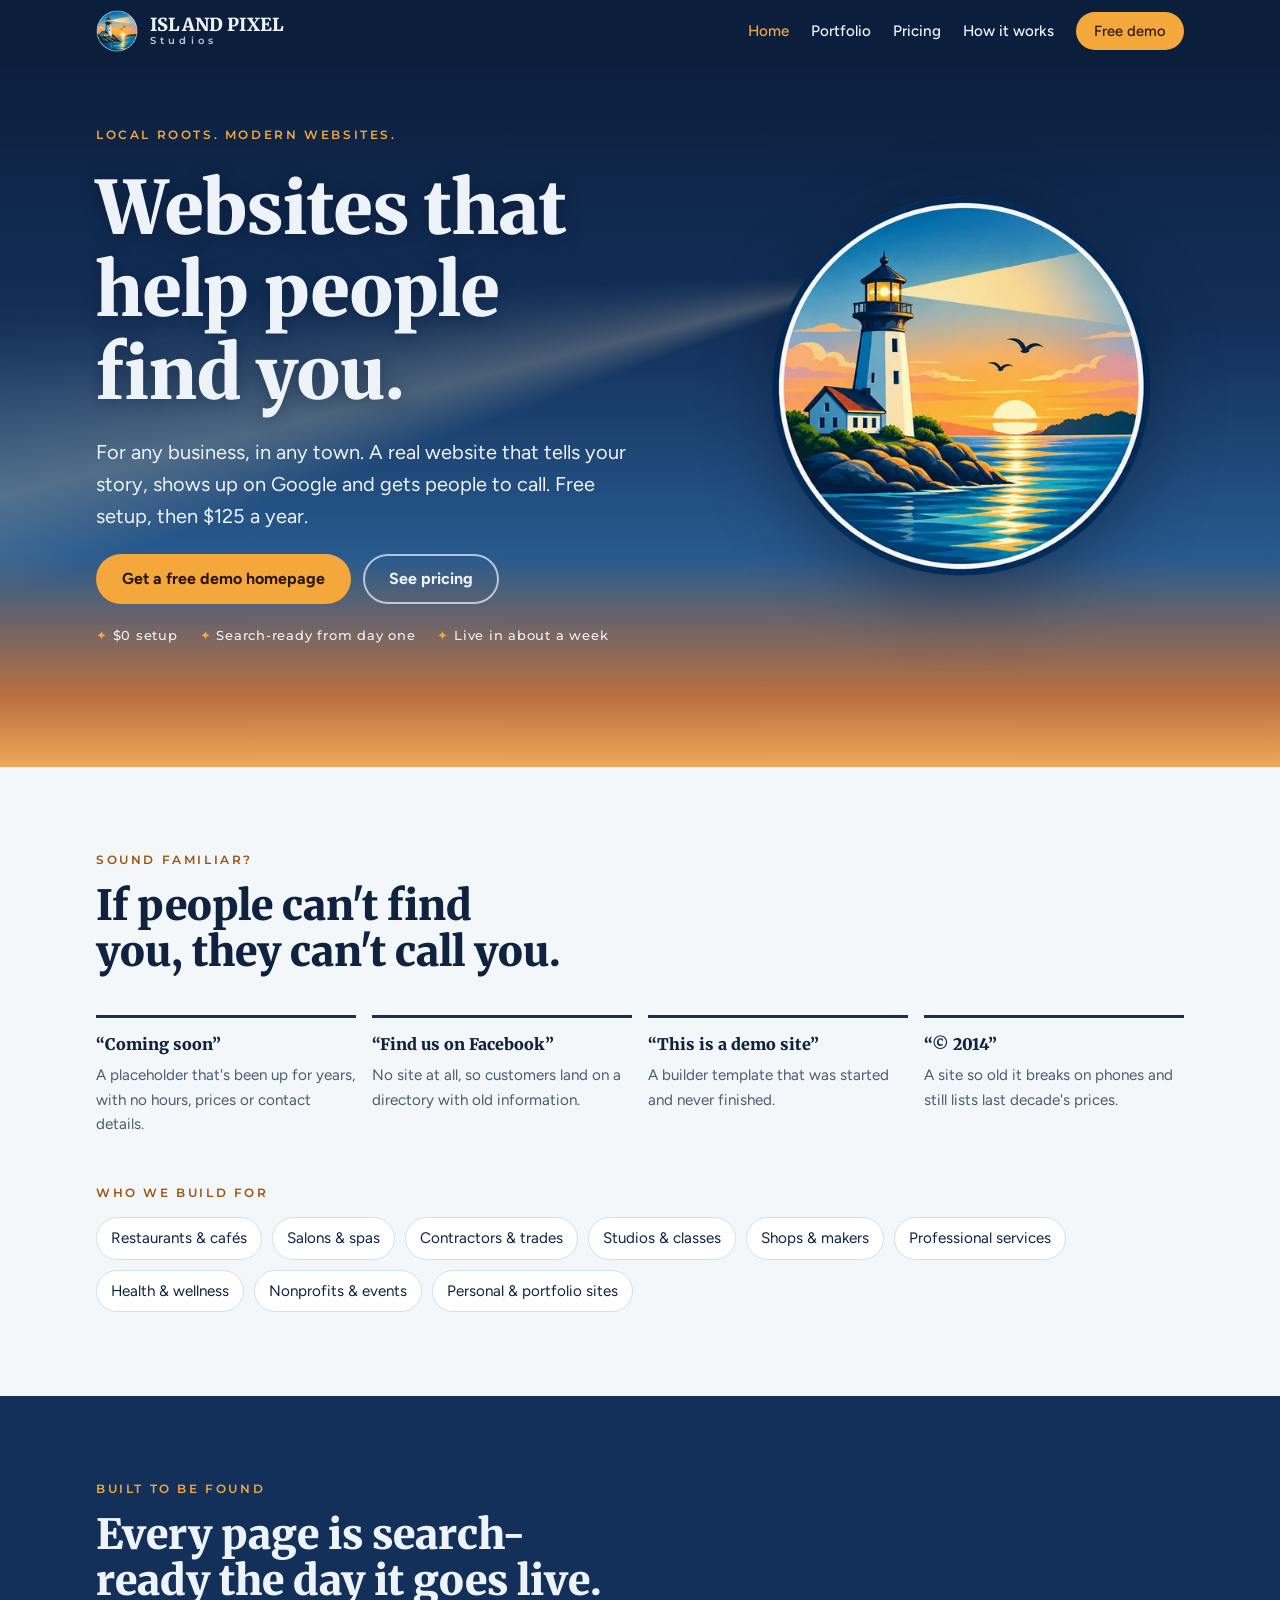
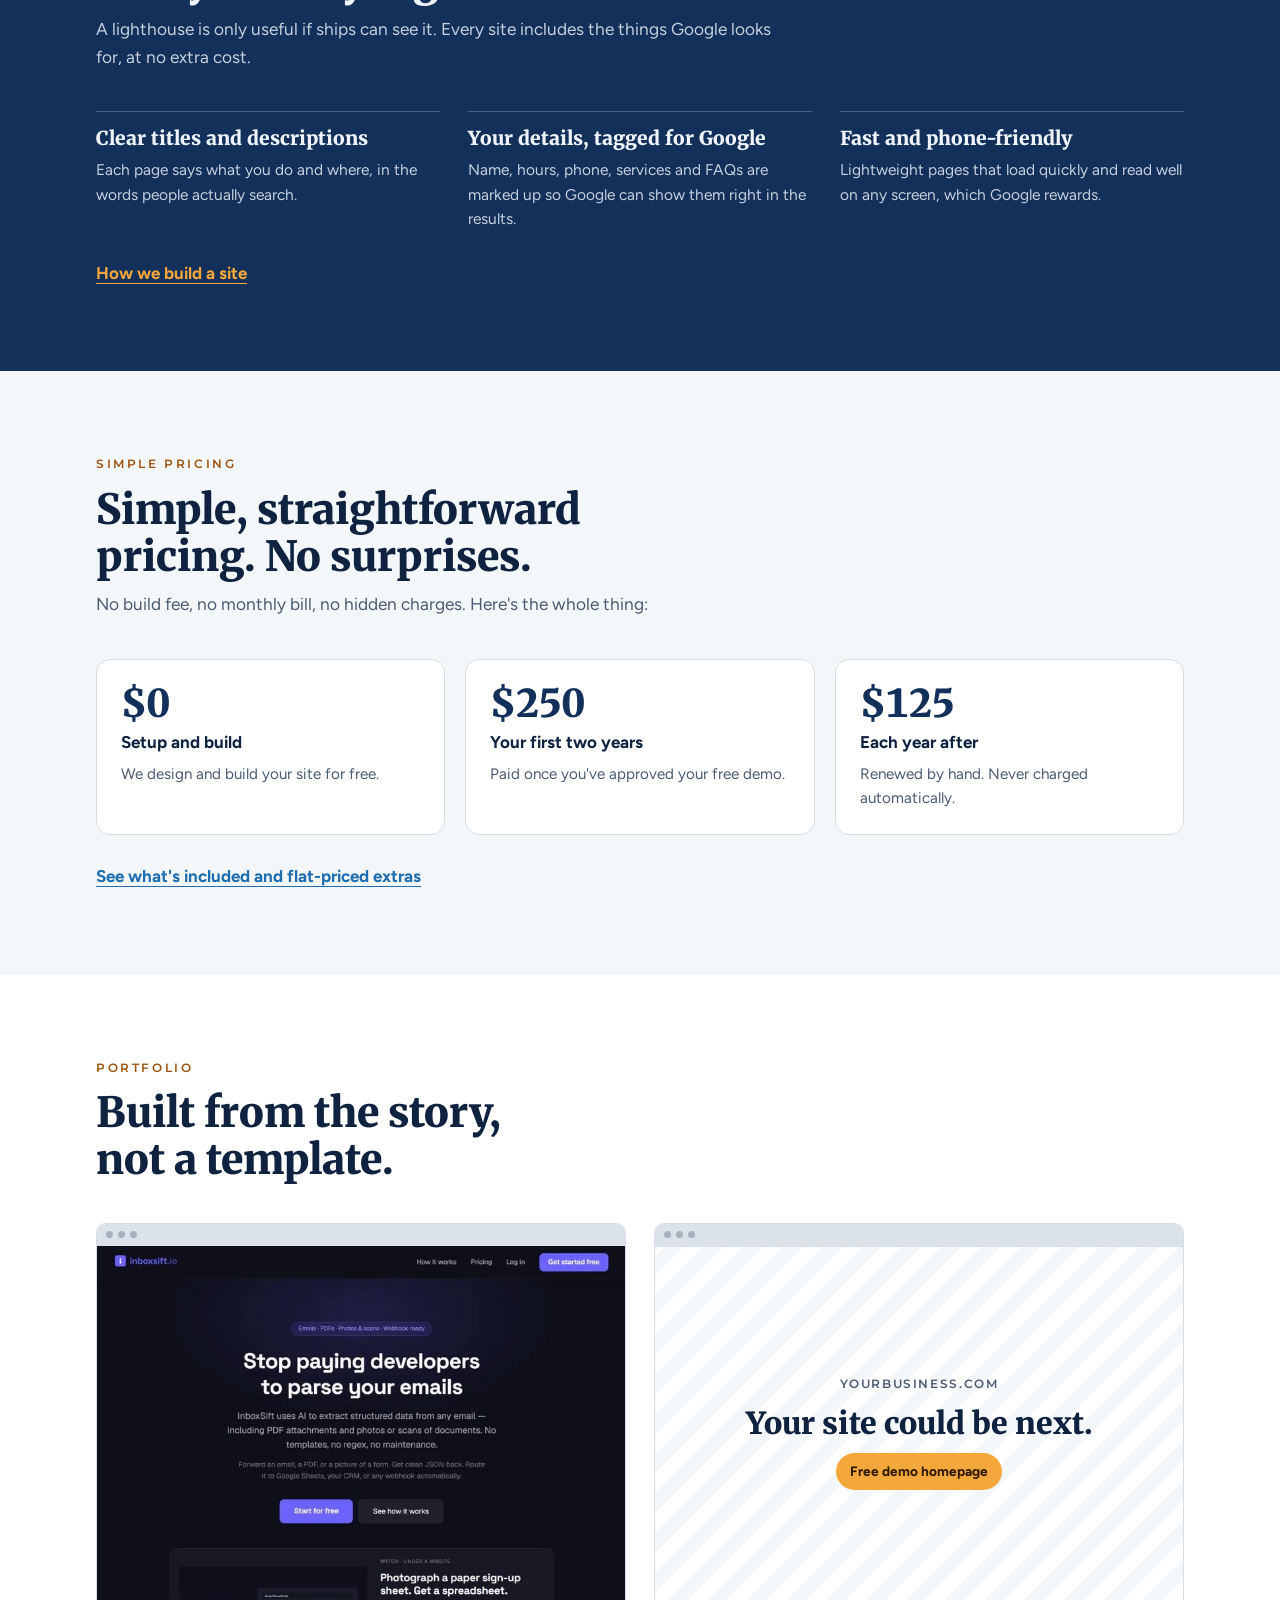
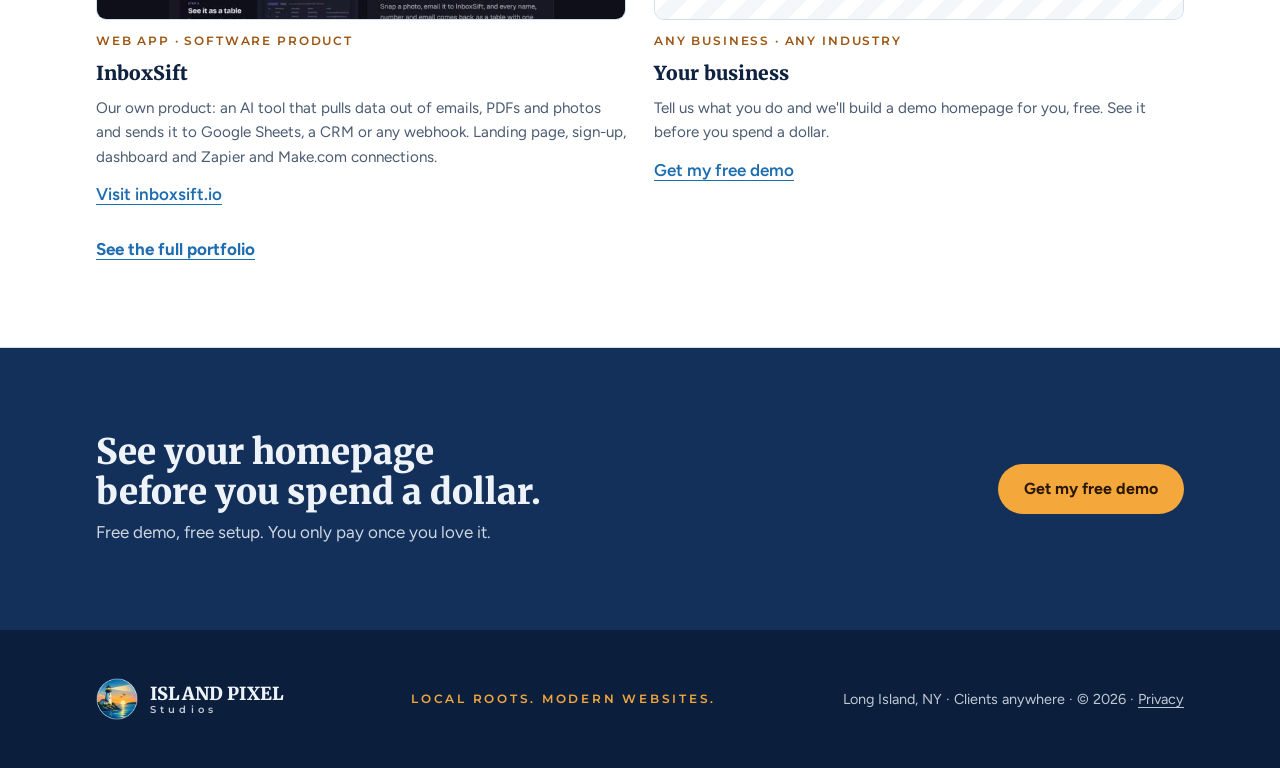
==== islandpixel/index.html @ fac3d63e "Add files via upload" ====
<!doctype html>
<html lang="en">
<head>
<meta charset="utf-8">
<meta name="viewport" content="width=device-width, initial-scale=1, viewport-fit=cover">
<title>Island Pixel Studios | Free Website Setup, $125 a Year</title>
<meta name="claude:viewport-fit-sides" content="cover">
<meta name="description" content="Island Pixel Studios builds search-ready websites for any business, anywhere. Free setup, then $125 a year. Get a free demo homepage first.">
<meta name="robots" content="index, follow, max-image-preview:large">
<meta name="author" content="Island Pixel Studios">
<meta name="theme-color" content="#13305A">
<link rel="canonical" href="https://islandpixelstudios.com/">
<meta property="og:type" content="website">
<meta property="og:locale" content="en_US">
<meta property="og:site_name" content="Island Pixel Studios">
<meta property="og:title" content="Island Pixel Studios | Free Website Setup, $125 a Year">
<meta property="og:description" content="Island Pixel Studios builds search-ready websites for any business, anywhere. Free setup, then $125 a year. Get a free demo homepage first.">
<meta property="og:url" content="https://islandpixelstudios.com/">
<meta property="og:image" content="https://islandpixelstudios.com/images/share.jpg">
<meta property="og:image:width" content="1200">
<meta property="og:image:height" content="630">
<meta property="og:image:alt" content="Island Pixel Studios logo: a lighthouse at sunset">
<meta name="twitter:card" content="summary_large_image">
<meta name="twitter:title" content="Island Pixel Studios | Free Website Setup, $125 a Year">
<meta name="twitter:description" content="Island Pixel Studios builds search-ready websites for any business, anywhere. Free setup, then $125 a year. Get a free demo homepage first.">
<meta name="twitter:image" content="https://islandpixelstudios.com/images/share.jpg">
<link rel="icon" type="image/png" href="images/favicon.png">
<link rel="apple-touch-icon" href="images/apple-touch-icon.png">
<link rel="preload" as="image" href="images/logo-mark.webp" type="image/webp">
<link rel="preconnect" href="https://fonts.googleapis.com">
<link rel="preconnect" href="https://fonts.gstatic.com" crossorigin>
<link rel="stylesheet" href="https://fonts.googleapis.com/css2?family=Merriweather:wght@900&family=Montserrat:wght@500;600&family=Figtree:wght@400;500;600;700&family=Rye&family=Young+Serif&display=swap">
<script type="application/ld+json">
{
  "@context": "https://schema.org",
  "@graph": [
    {
      "@type": "ProfessionalService",
      "name": "Island Pixel Studios",
      "slogan": "Local roots. Modern websites.",
      "description": "Website design and build for any business or person, in any industry and any location. Free setup, search-ready from day one, $125 a year.",
      "areaServed": "Worldwide",
      "priceRange": "$125 per year",
      "knowsAbout": [
        "Web design",
        "Small business websites",
        "Search engine optimization",
        "Online booking",
        "Website maintenance"
      ],
      "@id": "https://islandpixelstudios.com/#business",
      "url": "https://islandpixelstudios.com/",
      "logo": "https://islandpixelstudios.com/images/logo-mark.webp",
      "image": "https://islandpixelstudios.com/images/share.jpg",
      "address": {
        "@type": "PostalAddress",
        "addressRegion": "NY",
        "addressCountry": "US"
      }
    },
    {
      "@type": "WebSite",
      "@id": "https://islandpixelstudios.com/#website",
      "url": "https://islandpixelstudios.com/",
      "name": "Island Pixel Studios",
      "publisher": {
        "@id": "https://islandpixelstudios.com/#business"
      }
    },
    {
      "@type": "WebPage",
      "@id": "https://islandpixelstudios.com/#webpage",
      "url": "https://islandpixelstudios.com/",
      "name": "Home",
      "isPartOf": {
        "@id": "https://islandpixelstudios.com/#website"
      },
      "about": {
        "@id": "https://islandpixelstudios.com/#business"
      }
    }
  ]
}
</script>
<link rel="stylesheet" href="css/site.css">
</head>
<body>
<header class="site-head">
  <div class="wrap">
    <a class="brand" href="./" aria-label="Island Pixel Studios home">
      <img src="images/logo-mark.webp" alt="" width="42" height="42" decoding="async">
      <span class="nm"><b>Island Pixel</b><small>Studios</small></span>
    </a>
    <button class="menu-btn" type="button" aria-expanded="false" aria-controls="site-nav">Menu</button>
    <nav class="nav" id="site-nav" aria-label="Main">
      <a href="./" aria-current="page">Home</a>
      <a href="portfolio.html">Portfolio</a>
      <a href="pricing.html">Pricing</a>
      <a href="how-it-works.html">How it works</a>
      <a class="btn btn-sun" href="contact.html">Free demo</a>
    </nav>
  </div>
</header>

<main>
  <section class="hero">
    <div class="wrap">
      <div class="hero-copy">
        <span class="label">Local roots. Modern websites.</span>
        <h1>Websites that help people find you.</h1>
        <p class="lede">For any business, in any town. A real website that tells your story, shows up on Google and gets people to call. Free setup, then $125 a year.</p>
        <div class="actions">
          <a class="btn btn-sun" href="contact.html">Get a free demo homepage</a>
          <a class="btn btn-ghost" href="pricing.html">See pricing</a>
        </div>
        <div class="facts">
          <span>$0 setup</span>
          <span>Search-ready from day one</span>
          <span>Live in about a week</span>
        </div>
      </div>
      <div class="emblem">
        <img src="images/logo-mark.webp" alt="Island Pixel Studios logo: a lighthouse on a rocky shore at sunset, its beam shining across the sky" width="480" height="480" fetchpriority="high">
      </div>
    </div>
  </section>

  <section>
    <div class="wrap">
      <div class="sec-head">
        <span class="label">Sound familiar?</span>
        <h2>If people can't find you, they can't call you.</h2>
      </div>
      <div class="signs">
        <div class="sign"><q>Coming soon</q><p>A placeholder that's been up for years, with no hours, prices or contact details.</p></div>
        <div class="sign"><q>Find us on Facebook</q><p>No site at all, so customers land on a directory with old information.</p></div>
        <div class="sign"><q>This is a demo site</q><p>A builder template that was started and never finished.</p></div>
        <div class="sign"><q>© 2014</q><p>A site so old it breaks on phones and still lists last decade's prices.</p></div>
      </div>
      <div class="who">
        <span class="label">Who we build for</span>
        <div class="chips">
          <span>Restaurants &amp; cafés</span><span>Salons &amp; spas</span><span>Contractors &amp; trades</span>
          <span>Studios &amp; classes</span><span>Shops &amp; makers</span><span>Professional services</span>
          <span>Health &amp; wellness</span><span>Nonprofits &amp; events</span><span>Personal &amp; portfolio sites</span>
        </div>
      </div>
    </div>
  </section>

  <section class="found">
    <div class="wrap">
      <div class="sec-head">
        <span class="label">Built to be found</span>
        <h2>Every page is search-ready the day it goes live.</h2>
        <p>A lighthouse is only useful if ships can see it. Every site includes the things Google looks for, at no extra cost.</p>
      </div>
      <div class="beams">
        <div><h3>Clear titles and descriptions</h3><p>Each page says what you do and where, in the words people actually search.</p></div>
        <div><h3>Your details, tagged for Google</h3><p>Name, hours, phone, services and FAQs are marked up so Google can show them right in the results.</p></div>
        <div><h3>Fast and phone-friendly</h3><p>Lightweight pages that load quickly and read well on any screen, which Google rewards.</p></div>
      </div>
      <a class="more-link" href="how-it-works.html">How we build a site</a>
    </div>
  </section>

  <section class="simple">
    <div class="wrap">
      <div class="sec-head">
        <span class="label">Simple pricing</span>
        <h2>Simple, straightforward pricing. No surprises.</h2>
        <p>No build fee, no monthly bill, no hidden charges. Here's the whole thing:</p>
      </div>
      <div class="steps-price">
        <div><span class="amt">$0</span><b>Setup and build</b><p>We design and build your site for free.</p></div>
        <div><span class="amt">$250</span><b>Your first two years</b><p>Paid once you've approved your free demo.</p></div>
        <div><span class="amt">$125</span><b>Each year after</b><p>Renewed by hand. Never charged automatically.</p></div>
      </div>
      <a class="more-link" href="pricing.html">See what's included and flat-priced extras</a>
    </div>
  </section>

  <section class="work">
    <div class="wrap">
      <div class="sec-head">
        <span class="label">Portfolio</span>
        <h2>Built from the story, not a template.</h2>
      </div>
      <div class="cards home">
        <article class="card">
          <a class="shot shot-link" href="https://inboxsift.io" target="_blank" rel="noopener" aria-label="Open inboxsift.io in a new tab">
            <div class="sbar"><i></i><i></i><i></i></div>
            <img src="images/inboxsift-home.webp" alt="The InboxSift homepage: Stop paying developers to parse your emails" width="800" height="600" loading="lazy" decoding="async">
          </a>
          <span class="kind">Web app · Software product</span>
          <h3>InboxSift</h3>
          <p>Our own product: an AI tool that pulls data out of emails, PDFs and photos and sends it to Google Sheets, a CRM or any webhook. Landing page, sign-up, dashboard and Zapier and Make.com connections.</p>
          <a class="more" href="https://inboxsift.io" target="_blank" rel="noopener">Visit inboxsift.io</a>
        </article>
        <article class="card">
          <a class="shot shot-link next-shot" href="contact.html" aria-label="Request your free demo homepage">
            <div class="sbar"><i></i><i></i><i></i></div>
            <div class="m-next">
              <span class="url">yourbusiness.com</span>
              <b>Your site could be next.</b>
              <span class="pill">Free demo homepage</span>
            </div>
          </a>
          <span class="kind">Any business · Any industry</span>
          <h3>Your business</h3>
          <p>Tell us what you do and we'll build a demo homepage for you, free. See it before you spend a dollar.</p>
          <a class="more" href="contact.html">Get my free demo</a>
        </article>
      </div>
      <a class="more-link" href="portfolio.html">See the full portfolio</a>
    </div>
  </section>

  <section class="cta-band">
  <div class="wrap">
    <div>
      <h2>See your homepage before you spend a dollar.</h2>
      <p>Free demo, free setup. You only pay once you love it.</p>
    </div>
    <a class="btn btn-sun" href="contact.html">Get my free demo</a>
  </div>
</section>
</main>

<footer class="foot">
  <div class="wrap">
    <a class="brand" href="./" aria-label="Island Pixel Studios home">
      <img src="images/logo-mark.webp" alt="" width="42" height="42" decoding="async">
      <span class="nm"><b>Island Pixel</b><small>Studios</small></span>
    </a>
    <p class="tag">Local roots. Modern websites.</p>
    <p>Long Island, NY · Clients anywhere · © <span id="year">2026</span> · <a href="privacy.html">Privacy</a></p>
  </div>
</footer>
<script src="js/site.js"></script>
</body>
</html>
---- islandpixel/css/site.css ----
/* Layout: a lighthouse at dusk. Navy and sea-blue from the logo, sunset gold as the single warm accent; the hero is the evening sky with the beam sweeping across it. */
:root {
  --ground: #F4F7FA;
  --surface: #FFFFFF;
  --ink: #0F2340;
  --muted: #4A5B72;
  --line: #D5DEE8;
  --navy: #13305A;
  --navy-deep: #0B1F3D;
  --sea: #1E6DB0;
  --sun: #F4A73B;
  --sun-ink: #2A1700;
  --mark: #9C5410;
  --on-navy: #EEF3F9;
  --focus: #1E6DB0;
  --font-display: "Merriweather", Georgia, "Times New Roman", serif;
  --font-caps: "Montserrat", "Helvetica Neue", Arial, sans-serif;
  --font-body: "Figtree", system-ui, -apple-system, "Segoe UI", sans-serif;
}
@media (prefers-color-scheme: dark) {
  :root:not([data-theme="light"]) {
    --ground: #0A1628; --surface: #10213A; --ink: #E6EDF6; --muted: #A0B1C7; --line: #213759;
    --navy: #16365F; --navy-deep: #081428; --sea: #5FA8E8; --sun: #F4A73B; --sun-ink: #2A1700; --mark: #F4B35A; --on-navy: #EEF3F9; --focus: #7FB8F0;
    color-scheme: dark;
  }
}
:root[data-theme="dark"] {
  --ground: #0A1628; --surface: #10213A; --ink: #E6EDF6; --muted: #A0B1C7; --line: #213759;
  --navy: #16365F; --navy-deep: #081428; --sea: #5FA8E8; --sun: #F4A73B; --sun-ink: #2A1700; --mark: #F4B35A; --on-navy: #EEF3F9; --focus: #7FB8F0;
  color-scheme: dark;
}

* { box-sizing: border-box; }
html { scroll-behavior: smooth; }
@media (prefers-reduced-motion: reduce) { html { scroll-behavior: auto; } *, *::before, *::after { transition: none !important; animation: none !important; } }
body { margin: 0; background: var(--ground); color: var(--ink); font-family: var(--font-body); font-size: 17px; line-height: 1.6; }
body::before { content: ""; position: fixed; inset: 0 0 auto; height: env(safe-area-inset-top, 0px); z-index: 30; background: var(--navy-deep); }
a { color: inherit; }
img { max-width: 100%; }
:focus-visible { outline: 3px solid var(--focus); outline-offset: 3px; border-radius: 4px; }
h1, h2, h3 { font-family: var(--font-display); font-weight: 900; line-height: 1.12; margin: 0; text-wrap: balance; }
h2 { font-size: clamp(1.8rem, 4vw, 2.6rem); }
h3 { font-size: 1.2rem; }
p { margin: 0; }
.wrap {
  max-width: 1120px; margin: 0 auto;
  padding-left: max(16px, env(safe-area-inset-left, 0px));
  padding-right: max(16px, env(safe-area-inset-right, 0px));
}
.label { font-family: var(--font-caps); font-weight: 600; font-size: 0.74rem; letter-spacing: 0.22em; text-transform: uppercase; color: var(--mark); }
.btn {
  display: inline-flex; align-items: center; justify-content: center; gap: 8px;
  font: 700 1rem/1 var(--font-body); text-decoration: none; cursor: pointer;
  padding: 15px 24px; border-radius: 999px; border: 2px solid transparent;
}
.btn-sun { background: var(--sun); color: var(--sun-ink); }
.btn-sun:hover { filter: brightness(1.07); }
.btn-ghost { border-color: rgba(238, 243, 249, 0.7); color: var(--on-navy); }
.btn-ghost:hover { background: rgba(238, 243, 249, 0.12); }
.btn-navy { background: var(--navy); color: var(--on-navy); }
.btn-navy:hover { background: var(--navy-deep); }

/* Header */
.site-head { position: sticky; top: env(safe-area-inset-top, 0px); z-index: 20; background: var(--navy-deep); color: var(--on-navy); }
.site-head .wrap { display: flex; align-items: center; justify-content: space-between; gap: 16px; padding-block: 10px; }
.brand { display: flex; align-items: center; gap: 12px; text-decoration: none; min-width: 0; }
.brand img { width: 42px; height: 42px; flex: none; }
.brand .nm { display: grid; line-height: 1.05; }
.brand b { font-family: var(--font-display); font-weight: 900; font-size: 1.12rem; letter-spacing: 0.01em; text-transform: uppercase; }
.brand small { font-family: var(--font-caps); font-weight: 600; font-size: 0.62rem; letter-spacing: 0.42em; opacity: 0.8; }
.nav { display: flex; gap: 22px; align-items: center; }
.nav a { text-decoration: none; font-weight: 500; font-size: 0.95rem; }
.nav a:not(.btn):hover { color: var(--sun); }
.nav .btn { padding: 10px 16px; font-size: 0.92rem; }
@media (max-width: 760px) { .nav a:not(.btn) { display: none; } }
@media (max-width: 400px) { .brand small { display: none; } }

/* Hero: evening sky with a sweeping beam */
.hero {
  position: relative; overflow: hidden; color: var(--on-navy);
  background: linear-gradient(180deg, #0B1F3D 0%, #13305A 38%, #285A8E 70%, #B9703F 90%, #F0A85A 100%);
  padding-block: 64px 120px;
}
.hero::before {
  content: ""; position: absolute; left: 70%; top: 30%; width: 220vmax; height: 220vmax; transform: translate(-50%, -50%);
  background: conic-gradient(from 250deg, transparent 0deg, rgba(255, 236, 190, 0.22) 6deg, rgba(255, 236, 190, 0.05) 14deg, transparent 18deg);
  animation: sweep 14s ease-in-out infinite alternate; pointer-events: none;
}
@keyframes sweep { from { transform: translate(-50%, -50%) rotate(-12deg); } to { transform: translate(-50%, -50%) rotate(14deg); } }
.hero .wrap { position: relative; display: grid; grid-template-columns: minmax(0, 1.15fr) minmax(0, 0.85fr); gap: 40px; align-items: center; }
@media (max-width: 860px) { .hero .wrap { grid-template-columns: 1fr; } .emblem { order: -1; max-width: 220px; } }
.hero-copy { display: grid; gap: 22px; }
.hero .label { color: var(--sun); }
.hero h1 { font-size: clamp(2.5rem, 6.4vw, 4.6rem); text-shadow: 0 2px 18px rgba(5, 15, 35, 0.35); }
.hero .lede { font-size: clamp(1.08rem, 2vw, 1.25rem); max-width: 42ch; }
.hero .actions { display: flex; flex-wrap: wrap; gap: 12px; }
.facts { display: flex; flex-wrap: wrap; gap: 8px 22px; font-family: var(--font-caps); font-weight: 500; font-size: 0.8rem; letter-spacing: 0.06em; }
.facts span::before { content: "✦ "; color: var(--sun); }
.emblem { justify-self: center; width: 100%; max-width: 380px; aspect-ratio: 1; filter: drop-shadow(0 18px 36px rgba(5, 15, 35, 0.45)); }
.emblem img { width: 100%; height: 100%; display: block; }

/* Sections */
section { padding-block: 84px; }
.sec-head { display: grid; gap: 12px; max-width: 62ch; margin-bottom: 40px; }
.sec-head p { color: var(--muted); font-size: 1.08rem; }

.signs { display: grid; grid-template-columns: repeat(4, minmax(0, 1fr)); gap: 16px; }
@media (max-width: 900px) { .signs { grid-template-columns: repeat(2, minmax(0, 1fr)); } }
@media (max-width: 480px) { .signs { grid-template-columns: 1fr; } }
.sign { border-top: 3px solid var(--navy); padding-top: 14px; display: grid; gap: 6px; align-content: start; }
.sign q { font-family: var(--font-display); font-weight: 900; font-size: 1rem; }
.sign p { color: var(--muted); font-size: 0.95rem; }
.who { margin-top: 48px; display: grid; gap: 14px; }
.chips { display: flex; flex-wrap: wrap; gap: 10px; }
.chips span { border: 1px solid var(--line); background: var(--surface); border-radius: 999px; padding: 8px 14px; font-size: 0.95rem; }

/* Found: the SEO promise */
.found { background: var(--navy); color: var(--on-navy); }
.found .label { color: var(--sun); }
.found .sec-head p { color: rgba(238, 243, 249, 0.82); }
.beams { display: grid; grid-template-columns: repeat(3, minmax(0, 1fr)); gap: 28px; }
@media (max-width: 860px) { .beams { grid-template-columns: 1fr; } }
.beams div { display: grid; gap: 8px; align-content: start; padding-top: 16px; border-top: 1px solid rgba(238, 243, 249, 0.25); }
.beams p { color: rgba(238, 243, 249, 0.82); font-size: 0.97rem; }
.addon { margin-top: 32px; display: flex; flex-wrap: wrap; gap: 8px 16px; align-items: baseline; border: 1px dashed rgba(244, 167, 59, 0.7); border-radius: 12px; padding: 18px 20px; }
.addon b { color: var(--sun); font-family: var(--font-display); font-weight: 900; font-size: 1.3rem; }
.addon p { flex: 1 1 320px; min-width: 0; color: rgba(238, 243, 249, 0.9); }

/* Work */
.work { background: var(--surface); border-bottom: 1px solid var(--line); }
.cards { display: grid; grid-template-columns: repeat(3, minmax(0, 1fr)); gap: 28px; }
@media (max-width: 900px) { .cards { grid-template-columns: 1fr; max-width: 560px; } }
.card { display: grid; gap: 12px; align-content: start; min-width: 0; }
.shot { aspect-ratio: 4 / 3; max-width: 100%; border-radius: 10px; overflow: hidden; border: 1px solid var(--line); display: grid; grid-template-rows: 22px 1fr; }
.shot .sbar { background: #DCE2EA; display: flex; gap: 5px; align-items: center; padding-inline: 9px; }
.shot .sbar i { width: 7px; height: 7px; border-radius: 50%; background: #A6B0BF; }
.kind { font-family: var(--font-caps); font-weight: 600; font-size: 0.72rem; letter-spacing: 0.16em; text-transform: uppercase; color: var(--mark); }
.card p { color: var(--muted); font-size: 0.97rem; }
.card .more { font-weight: 600; text-underline-offset: 4px; color: var(--sea); }
/* Mini sites keep each client's own palette in both themes */
.m-manikur { background: #0D0C0B; color: #E9DFC7; display: grid; place-content: center; text-align: center; gap: 6px; padding: 16px; }
.m-manikur .w { font-family: "Young Serif", Georgia, serif; font-size: 2.1rem; background: linear-gradient(180deg, #F4DE9D, #B88B33); -webkit-background-clip: text; background-clip: text; color: transparent; }
.m-manikur .d { font-size: 0.68rem; color: #BFB49A; letter-spacing: 0.04em; }
.m-manikur .sw { display: flex; gap: 5px; justify-content: center; margin-top: 6px; }
.m-manikur .sw i { width: 14px; height: 22px; border-radius: 7px 7px 3px 3px; }
.m-eastport { background: #F3E7D3; color: #1E1A2B; display: grid; align-content: center; gap: 8px; padding: 16px 20px; }
.m-eastport .w { font-family: "Rye", Georgia, serif; font-size: 1.45rem; line-height: 1.1; }
.m-eastport .s { font-size: 0.75rem; letter-spacing: 0.12em; text-transform: uppercase; color: #A8401A; }
.m-eastport .t { justify-self: start; background: #FFF8EC; border: 2px solid #1E1A2B; border-radius: 10px; box-shadow: 4px 4px 0 #D7283A; padding: 6px 10px; font-size: 0.75rem; font-weight: 700; }
.m-earth { background: #EDE3D6; color: #3B2A20; display: grid; grid-template-columns: 1.1fr 0.9fr; }
.m-earth .txt { padding: 16px; display: grid; align-content: center; gap: 6px; }
.m-earth .w { font-family: "Young Serif", Georgia, serif; font-size: 1.35rem; line-height: 1.1; }
.m-earth .s { font-size: 0.7rem; color: #7A5A44; }
.m-earth .pot { background: linear-gradient(#F3E9DC, #E6D5C0); display: flex; align-items: flex-end; min-width: 0; }
.m-earth .pot svg { width: 100%; height: 100%; display: block; }

/* Pricing */
.tiers { display: grid; grid-template-columns: repeat(3, minmax(0, 1fr)); gap: 20px; }
@media (max-width: 900px) { .tiers { grid-template-columns: 1fr; max-width: 560px; } }
.tier { background: var(--surface); border: 1px solid var(--line); border-radius: 14px; padding: 28px; display: grid; gap: 16px; grid-template-rows: auto auto 1fr auto; min-width: 0; }
.tier.feature { border: 2px solid var(--sea); }
.tier .flag { justify-self: start; font-family: var(--font-caps); font-weight: 600; font-size: 0.66rem; letter-spacing: 0.18em; text-transform: uppercase; color: var(--sea); }
.price { font-family: var(--font-display); font-weight: 900; font-size: 2.4rem; line-height: 1; font-variant-numeric: tabular-nums; }
.price small { font-family: var(--font-body); font-weight: 400; font-size: 0.95rem; color: var(--muted); }
.tier ul { margin: 0; padding: 0; list-style: none; display: grid; gap: 8px; }
.tier li { padding-left: 22px; position: relative; font-size: 0.97rem; }
.tier li::before { content: "✦"; position: absolute; left: 0; top: 0; color: var(--mark); font-size: 0.85rem; }
.care { margin-top: 28px; display: grid; grid-template-columns: auto minmax(0, 1fr); gap: 20px 28px; align-items: start; background: var(--navy); color: var(--on-navy); border-radius: 14px; padding: 28px; }
.care .price { color: var(--sun); }
.care .price small { color: var(--on-navy); }
.care p { max-width: 66ch; }
.care .note { margin-top: 10px; font-size: 0.93rem; opacity: 0.85; }
@media (max-width: 640px) { .care { grid-template-columns: 1fr; } }
.founding { margin-top: 16px; font-size: 0.97rem; color: var(--muted); }
.founding b { color: var(--ink); }

/* Steps */
.how { background: var(--surface); border-block: 1px solid var(--line); }
.steps { list-style: none; margin: 0; padding: 0; display: grid; grid-template-columns: repeat(5, minmax(0, 1fr)); gap: 20px; }
@media (max-width: 900px) { .steps { grid-template-columns: 1fr; } }
.steps li { display: grid; gap: 8px; align-content: start; border-top: 2px solid var(--line); padding-top: 16px; }
.steps .when { font-family: var(--font-caps); font-weight: 600; font-size: 0.7rem; letter-spacing: 0.16em; text-transform: uppercase; color: var(--mark); }
.steps b { font-size: 1.05rem; }
.steps p { color: var(--muted); font-size: 0.95rem; }

/* FAQ */
.qa { display: grid; grid-template-columns: repeat(2, minmax(0, 1fr)); gap: 28px 48px; }
@media (max-width: 760px) { .qa { grid-template-columns: 1fr; } }
.qa div { display: grid; gap: 6px; min-width: 0; }
.qa h3 { font-size: 1.08rem; }
.qa p { color: var(--muted); }

/* Contact */
.contact { background: var(--surface); border-top: 1px solid var(--line); }
.contact .wrap { display: grid; grid-template-columns: minmax(0, 0.9fr) minmax(0, 1.1fr); gap: 48px; }
@media (max-width: 860px) { .contact .wrap { grid-template-columns: 1fr; } }
.contact .side { display: grid; gap: 16px; align-content: start; }
.contact .side p { color: var(--muted); }
form { display: grid; gap: 14px; background: var(--ground); border: 1px solid var(--line); border-radius: 14px; padding: 24px; }
.row { display: grid; grid-template-columns: 1fr 1fr; gap: 14px; }
@media (max-width: 520px) { .row { grid-template-columns: 1fr; } }
label { display: grid; gap: 6px; font-weight: 600; font-size: 0.92rem; }
label span { font-weight: 400; color: var(--muted); }
input, textarea, select { font: inherit; font-weight: 400; color: var(--ink); background: var(--surface); border: 1px solid var(--line); border-radius: 8px; padding: 11px 12px; width: 100%; }
textarea { min-height: 110px; resize: vertical; }
.check { display: flex; gap: 10px; align-items: flex-start; font-weight: 500; }
.check input { width: 18px; height: 18px; margin-top: 3px; flex: none; accent-color: var(--sea); }
form .btn { justify-self: start; }
.status { min-height: 1.5em; font-weight: 600; }
.hp { position: absolute; left: -9999px; }

/* Footer */
.foot { background: var(--navy-deep); color: var(--on-navy); padding-block: 48px; }
.foot .wrap { display: flex; flex-wrap: wrap; justify-content: space-between; gap: 20px; align-items: center; }
.foot p { font-size: 0.9rem; opacity: 0.8; }
.foot .tag { font-family: var(--font-caps); font-weight: 600; font-size: 0.72rem; letter-spacing: 0.24em; text-transform: uppercase; opacity: 1; color: var(--sun); }

/* ---- Multi-page additions ---- */
.nav a[aria-current="page"] { color: var(--sun); }
.menu-btn { display: none; background: none; border: 1px solid rgba(238,243,249,0.5); color: var(--on-navy); border-radius: 999px; padding: 8px 14px; font: 600 0.9rem var(--font-body); cursor: pointer; }
@media (max-width: 860px) {
  .menu-btn { display: inline-flex; }
  .nav { display: none; position: absolute; left: 0; right: 0; top: 100%; background: var(--navy-deep); flex-direction: column; align-items: stretch; gap: 0;
    padding-left: max(16px, env(safe-area-inset-left, 0px)); padding-right: max(16px, env(safe-area-inset-right, 0px)); padding-block: 4px 16px; }
  .nav.open { display: flex; }
  .nav a:not(.btn) { display: block; padding-block: 12px; border-top: 1px solid rgba(238,243,249,0.12); }
  .nav .btn { margin-top: 12px; }
  .site-head .wrap { position: relative; }
}
@media (min-width: 861px) { .nav a:not(.btn) { display: inline; } }
.page-hero { background: linear-gradient(180deg, #0B1F3D 0%, #13305A 70%, #285A8E 100%); color: var(--on-navy); padding-block: 64px 56px; position: relative; overflow: hidden; }
.page-hero .wrap { display: grid; gap: 14px; max-width: 1120px; }
.page-hero .label { color: var(--sun); }
.page-hero h1 { font-size: clamp(2.2rem, 5.2vw, 3.6rem); max-width: 20ch; }
.page-hero p { font-size: 1.12rem; max-width: 56ch; opacity: 0.92; }
.cta-band { background: var(--navy); color: var(--on-navy); }
.cta-band .wrap { display: flex; flex-wrap: wrap; gap: 20px 32px; align-items: center; justify-content: space-between; }
.cta-band h2 { font-size: clamp(1.6rem, 3.4vw, 2.2rem); max-width: 22ch; }
.cta-band p { opacity: 0.85; margin-top: 8px; }
.more-link { display: inline-block; margin-top: 28px; font-weight: 700; color: var(--sea); text-underline-offset: 4px; }
.found .more-link { color: var(--sun); }

/* Pricing */
.offer { display: grid; grid-template-columns: minmax(0, 1fr) minmax(0, 1fr); gap: 0; border: 2px solid var(--sea); border-radius: 16px; overflow: hidden; background: var(--surface); }
@media (max-width: 820px) { .offer { grid-template-columns: 1fr; } }
.offer .cost { padding: 32px; display: grid; gap: 18px; align-content: start; background: var(--navy); color: var(--on-navy); }
.offer .cost .label { color: var(--sun); }
.money { display: grid; gap: 4px; }
.money .big { font-family: var(--font-display); font-weight: 900; font-size: clamp(2.4rem, 6vw, 3.4rem); line-height: 1; color: var(--sun); font-variant-numeric: tabular-nums; }
.money span { font-size: 0.98rem; opacity: 0.9; }
.ledger { display: grid; gap: 0; border-top: 1px solid rgba(238,243,249,0.2); }
.ledger div { display: flex; justify-content: space-between; gap: 16px; padding-block: 10px; border-bottom: 1px solid rgba(238,243,249,0.2); font-variant-numeric: tabular-nums; }
.ledger b { white-space: nowrap; }
.offer .cost .btn { justify-self: start; }
.offer .incl { padding: 32px; display: grid; gap: 14px; align-content: start; }
.incl ul { margin: 0; padding: 0; list-style: none; display: grid; gap: 10px; }
.incl li { padding-left: 24px; position: relative; }
.incl li::before { content: "✦"; position: absolute; left: 0; top: 0; color: var(--mark); font-size: 0.85rem; }
.fine { color: var(--muted); font-size: 0.93rem; }
.table-wrap { overflow-x: auto; border: 1px solid var(--line); border-radius: 12px; background: var(--surface); }
table { width: 100%; border-collapse: collapse; min-width: 520px; }
th, td { text-align: left; padding: 14px 18px; border-bottom: 1px solid var(--line); vertical-align: top; }
th { font-family: var(--font-caps); font-weight: 600; font-size: 0.72rem; letter-spacing: 0.16em; text-transform: uppercase; color: var(--muted); }
td.p { font-family: var(--font-display); font-weight: 900; white-space: nowrap; font-variant-numeric: tabular-nums; }
tr:last-child td { border-bottom: 0; }
td small { display: block; color: var(--muted); font-size: 0.9rem; }
.why { display: grid; grid-template-columns: repeat(3, minmax(0, 1fr)); gap: 28px; }
@media (max-width: 860px) { .why { grid-template-columns: 1fr; } }
.why div { display: grid; gap: 8px; align-content: start; border-top: 2px solid var(--line); padding-top: 16px; }
.why p { color: var(--muted); }
.cards.home .card p { font-size: 0.95rem; }
.legal { max-width: 72ch; display: grid; gap: 14px; }
.legal h2 { font-size: 1.35rem; margin-top: 18px; }
.legal h2:first-child { margin-top: 0; }
.legal p, .legal li { color: var(--muted); }
.legal b { color: var(--ink); }
.legal ul { margin: 0; padding-left: 1.2em; display: grid; gap: 6px; }
.legal a, .foot a { color: inherit; text-underline-offset: 3px; }
.cards { grid-template-columns: repeat(2, minmax(0, 1fr)); }
@media (max-width: 760px) { .cards { grid-template-columns: 1fr; max-width: 560px; } }
.shot-link { text-decoration: none; transition: transform .2s ease, box-shadow .2s ease; }
.shot-link:hover { transform: translateY(-3px); box-shadow: 0 12px 28px rgba(11, 31, 61, 0.18); }
.shot img { width: 100%; height: 100%; object-fit: cover; object-position: top center; display: block; min-height: 0; }
.m-next { background: repeating-linear-gradient(-45deg, var(--ground) 0 14px, var(--surface) 14px 28px); border-top: 1px solid var(--line); display: grid; place-content: center; justify-items: center; gap: 12px; padding: 20px; text-align: center; }
.m-next .url { font-family: var(--font-caps); font-weight: 600; font-size: 0.72rem; letter-spacing: 0.14em; text-transform: uppercase; color: var(--muted); }
.m-next b { font-family: var(--font-display); font-weight: 900; font-size: clamp(1.4rem, 3vw, 1.9rem); color: var(--ink); line-height: 1.15; }
.m-next .pill { background: var(--sun); color: var(--sun-ink); font-weight: 700; font-size: 0.85rem; border-radius: 999px; padding: 8px 14px; }
.m-inbox { background: #0F1B2D; color: #E6EDF6; display: grid; align-content: center; gap: 12px; padding: 16px 20px; }
.m-inbox .w { font-family: var(--font-body); font-weight: 700; font-size: 1.25rem; letter-spacing: -0.01em; }
.m-inbox .flow { display: grid; grid-template-columns: 1fr auto 1fr; gap: 10px; align-items: center; }
.m-inbox .mail { background: #FFFFFF; border-radius: 6px; padding: 10px; display: grid; gap: 6px; position: relative; }
.m-inbox .mail i { height: 6px; border-radius: 3px; background: #CBD5E1; display: block; }
.m-inbox .mail span { position: absolute; right: 6px; bottom: -8px; background: #E2574C; color: #fff; font-size: 0.6rem; font-weight: 700; border-radius: 3px; padding: 1px 5px; }
.m-inbox .arr { color: #5EEAD4; font-weight: 700; }
.m-inbox .json { font-family: ui-monospace, Menlo, monospace; font-size: 0.68rem; line-height: 1.4; color: #5EEAD4; background: #16263D; border-radius: 6px; padding: 8px; }
.steps-price { display: grid; grid-template-columns: repeat(3, minmax(0, 1fr)); gap: 20px; }
@media (max-width: 760px) { .steps-price { grid-template-columns: 1fr; } }
.steps-price div { background: var(--surface); border: 1px solid var(--line); border-radius: 14px; padding: 24px; display: grid; gap: 6px; align-content: start; }
.steps-price .amt { font-family: var(--font-display); font-weight: 900; font-size: 2.4rem; line-height: 1; color: var(--navy); font-variant-numeric: tabular-nums; }
.steps-price p { color: var(--muted); font-size: 0.95rem; }
@media (prefers-color-scheme: dark) { :root:not([data-theme="light"]) .steps-price .amt { color: var(--sun); } }
:root[data-theme="dark"] .steps-price .amt { color: var(--sun); }
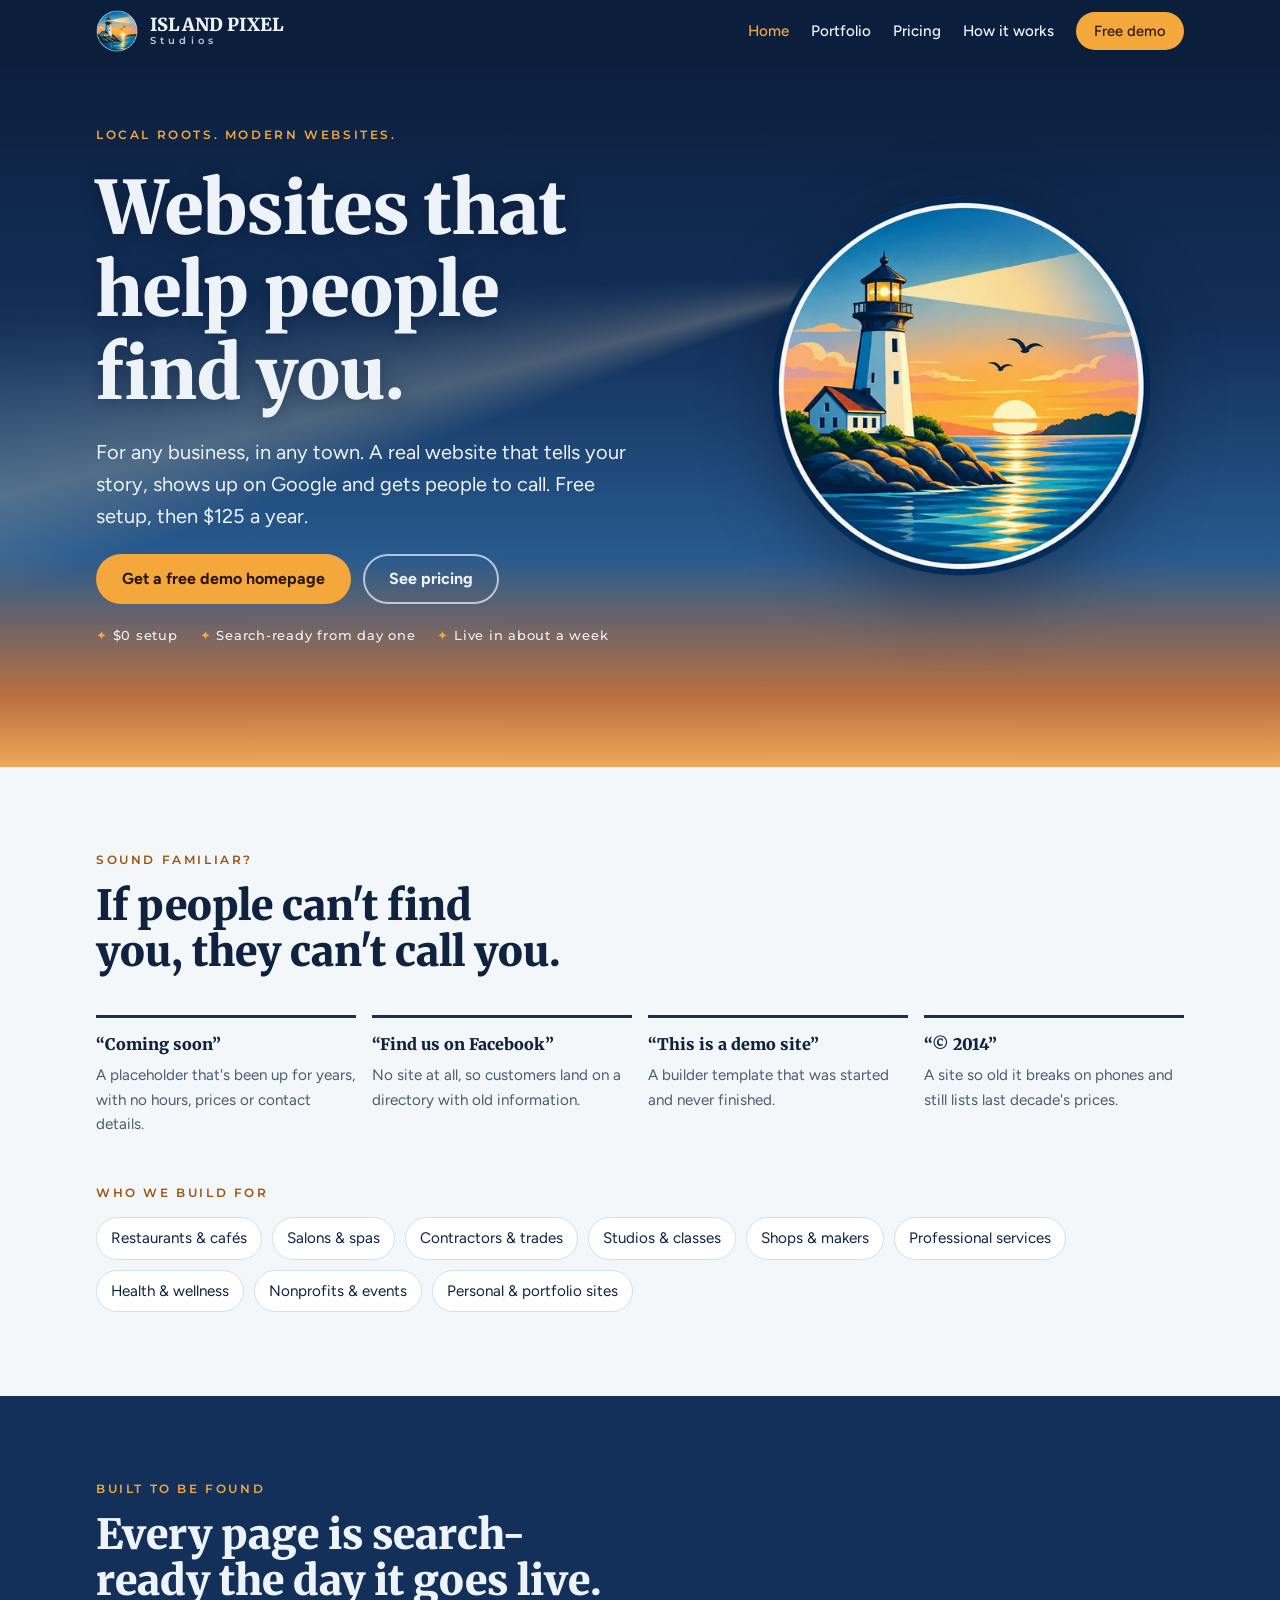
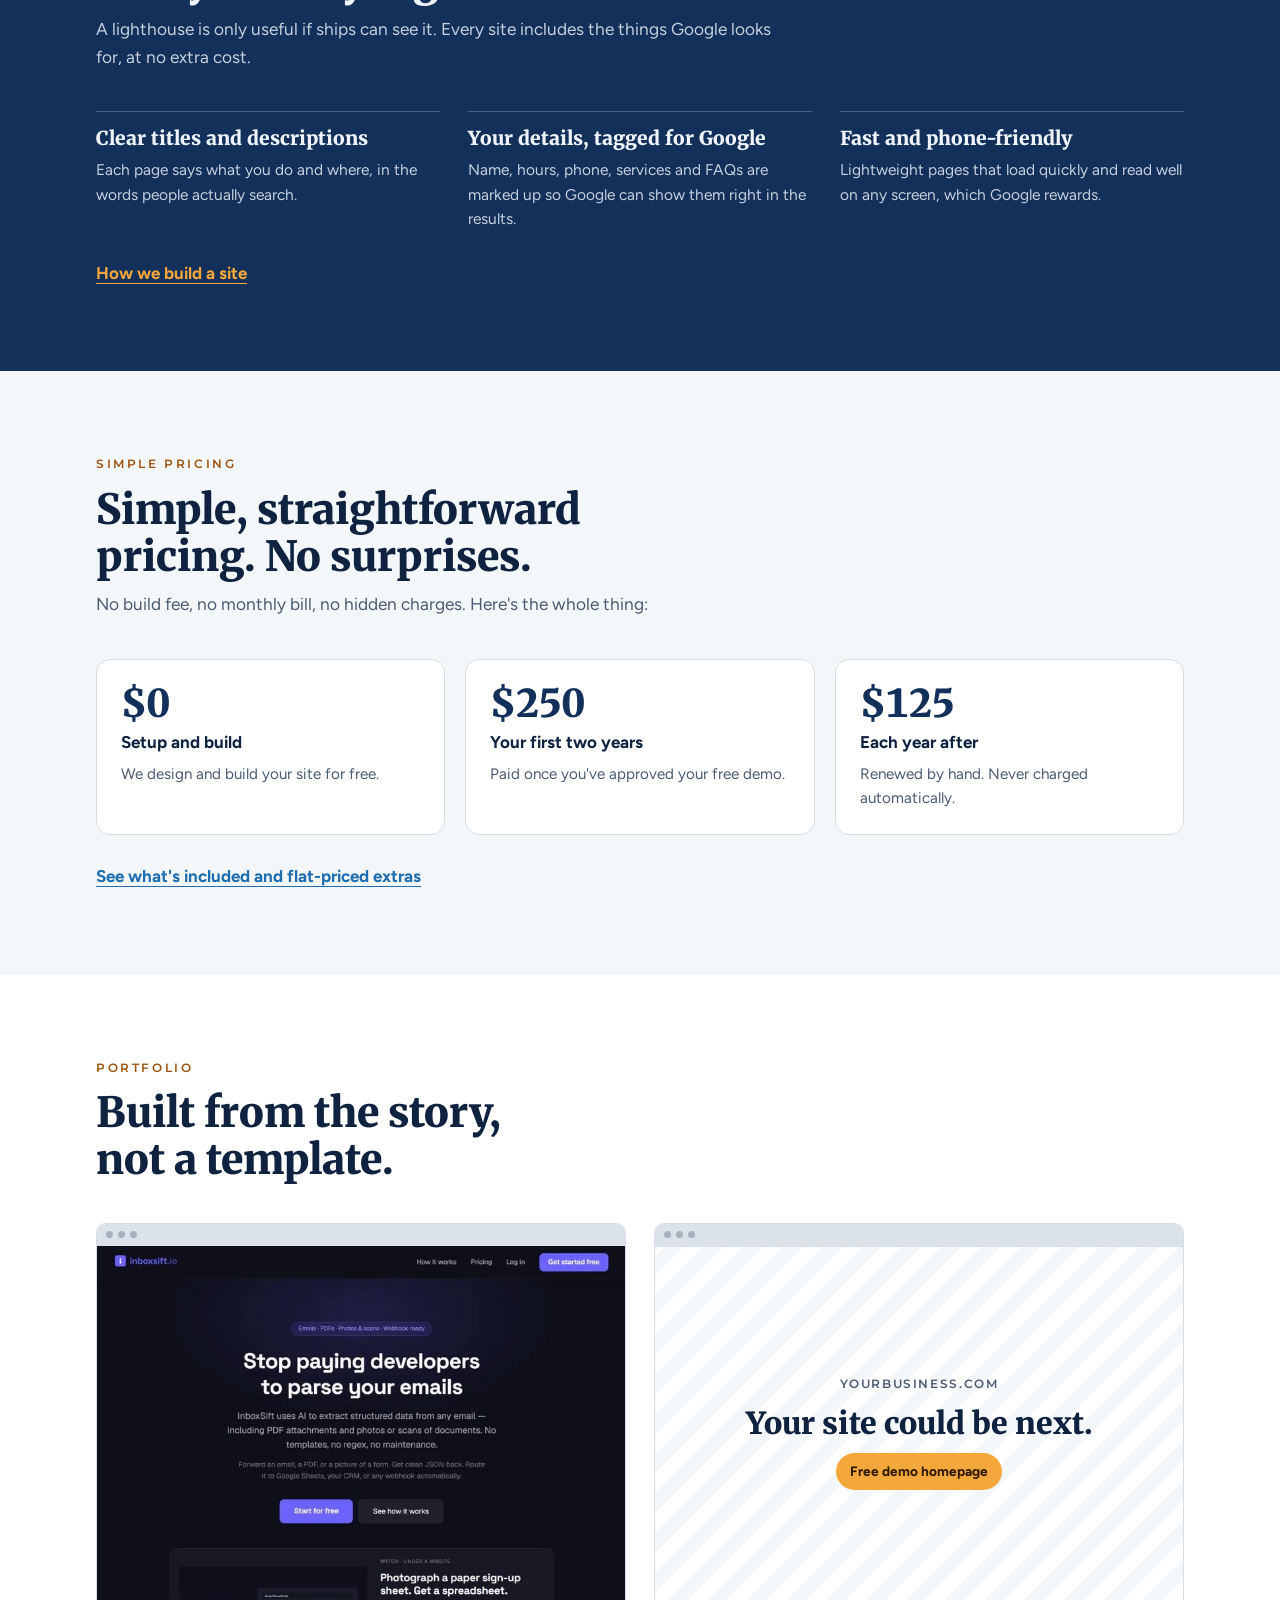
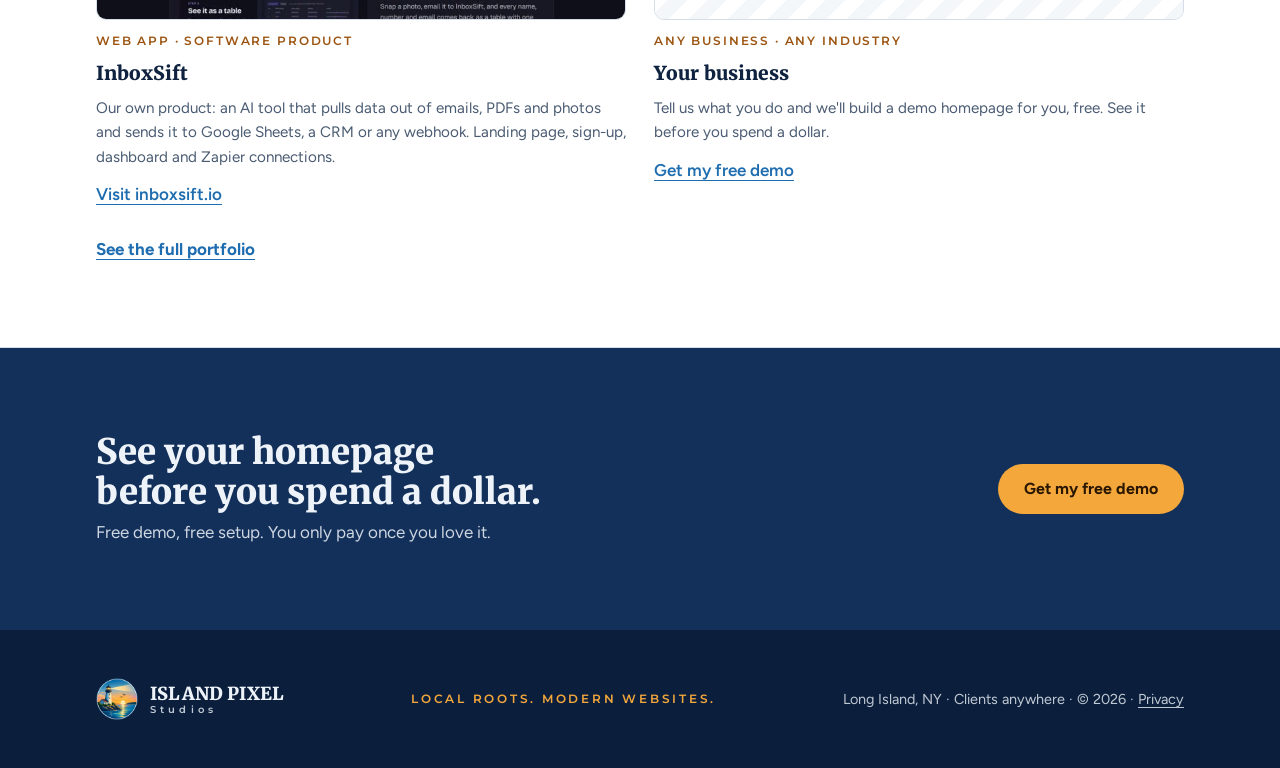
==== commit e717df9c: "Remove Make.com mentions; use clean URLs (no .html) for canonical links, sitemap and menu Co-Authore" ====
--- a/islandpixel/index.html
+++ b/islandpixel/index.html
@@ -94,10 +94,10 @@
     <button class="menu-btn" type="button" aria-expanded="false" aria-controls="site-nav">Menu</button>
     <nav class="nav" id="site-nav" aria-label="Main">
       <a href="./" aria-current="page">Home</a>
-      <a href="portfolio.html">Portfolio</a>
-      <a href="pricing.html">Pricing</a>
-      <a href="how-it-works.html">How it works</a>
-      <a class="btn btn-sun" href="contact.html">Free demo</a>
+      <a href="/portfolio">Portfolio</a>
+      <a href="/pricing">Pricing</a>
+      <a href="/how-it-works">How it works</a>
+      <a class="btn btn-sun" href="/contact">Free demo</a>
     </nav>
   </div>
 </header>
@@ -110,8 +110,8 @@
         <h1>Websites that help people find you.</h1>
         <p class="lede">For any business, in any town. A real website that tells your story, shows up on Google and gets people to call. Free setup, then $125 a year.</p>
         <div class="actions">
-          <a class="btn btn-sun" href="contact.html">Get a free demo homepage</a>
-          <a class="btn btn-ghost" href="pricing.html">See pricing</a>
+          <a class="btn btn-sun" href="/contact">Get a free demo homepage</a>
+          <a class="btn btn-ghost" href="/pricing">See pricing</a>
         </div>
         <div class="facts">
           <span>$0 setup</span>
@@ -160,7 +160,7 @@
         <div><h3>Your details, tagged for Google</h3><p>Name, hours, phone, services and FAQs are marked up so Google can show them right in the results.</p></div>
         <div><h3>Fast and phone-friendly</h3><p>Lightweight pages that load quickly and read well on any screen, which Google rewards.</p></div>
       </div>
-      <a class="more-link" href="how-it-works.html">How we build a site</a>
+      <a class="more-link" href="/how-it-works">How we build a site</a>
     </div>
   </section>
 
@@ -176,7 +176,7 @@
         <div><span class="amt">$250</span><b>Your first two years</b><p>Paid once you've approved your free demo.</p></div>
         <div><span class="amt">$125</span><b>Each year after</b><p>Renewed by hand. Never charged automatically.</p></div>
       </div>
-      <a class="more-link" href="pricing.html">See what's included and flat-priced extras</a>
+      <a class="more-link" href="/pricing">See what's included and flat-priced extras</a>
     </div>
   </section>
 
@@ -194,11 +194,11 @@
           </a>
           <span class="kind">Web app · Software product</span>
           <h3>InboxSift</h3>
-          <p>Our own product: an AI tool that pulls data out of emails, PDFs and photos and sends it to Google Sheets, a CRM or any webhook. Landing page, sign-up, dashboard and Zapier and Make.com connections.</p>
+          <p>Our own product: an AI tool that pulls data out of emails, PDFs and photos and sends it to Google Sheets, a CRM or any webhook. Landing page, sign-up, dashboard and Zapier connections.</p>
           <a class="more" href="https://inboxsift.io" target="_blank" rel="noopener">Visit inboxsift.io</a>
         </article>
         <article class="card">
-          <a class="shot shot-link next-shot" href="contact.html" aria-label="Request your free demo homepage">
+          <a class="shot shot-link next-shot" href="/contact" aria-label="Request your free demo homepage">
             <div class="sbar"><i></i><i></i><i></i></div>
             <div class="m-next">
               <span class="url">yourbusiness.com</span>
@@ -209,10 +209,10 @@
           <span class="kind">Any business · Any industry</span>
           <h3>Your business</h3>
           <p>Tell us what you do and we'll build a demo homepage for you, free. See it before you spend a dollar.</p>
-          <a class="more" href="contact.html">Get my free demo</a>
+          <a class="more" href="/contact">Get my free demo</a>
         </article>
       </div>
-      <a class="more-link" href="portfolio.html">See the full portfolio</a>
+      <a class="more-link" href="/portfolio">See the full portfolio</a>
     </div>
   </section>
 
@@ -222,7 +222,7 @@
       <h2>See your homepage before you spend a dollar.</h2>
       <p>Free demo, free setup. You only pay once you love it.</p>
     </div>
-    <a class="btn btn-sun" href="contact.html">Get my free demo</a>
+    <a class="btn btn-sun" href="/contact">Get my free demo</a>
   </div>
 </section>
 </main>
@@ -234,7 +234,7 @@
       <span class="nm"><b>Island Pixel</b><small>Studios</small></span>
     </a>
     <p class="tag">Local roots. Modern websites.</p>
-    <p>Long Island, NY · Clients anywhere · © <span id="year">2026</span> · <a href="privacy.html">Privacy</a></p>
+    <p>Long Island, NY · Clients anywhere · © <span id="year">2026</span> · <a href="/privacy">Privacy</a></p>
   </div>
 </footer>
 <script src="js/site.js"></script>
--- a/islandpixel/css/site.css
+++ b/islandpixel/css/site.css
@@ -258,7 +258,13 @@
 .incl li::before { content: "✦"; position: absolute; left: 0; top: 0; color: var(--mark); font-size: 0.85rem; }
 .fine { color: var(--muted); font-size: 0.93rem; }
 .table-wrap { overflow-x: auto; border: 1px solid var(--line); border-radius: 12px; background: var(--surface); }
-table { width: 100%; border-collapse: collapse; min-width: 520px; }
+table { width: 100%; border-collapse: collapse; }
+td.p, thead th:last-child { text-align: right; width: 1%; }
+tr.grp th { background: var(--navy); color: var(--on-navy); text-transform: none; letter-spacing: 0; padding: 18px; border-bottom: 0; }
+tr.grp th span { display: block; font-family: var(--font-display); font-weight: 900; font-size: 1.25rem; }
+tr.grp th small { display: block; font-family: var(--font-body); font-size: 0.92rem; font-weight: 400; opacity: 0.85; margin-top: 4px; }
+tr.note td { background: var(--ground); color: var(--muted); font-size: 0.93rem; font-style: italic; }
+@media (max-width: 560px) { th, td { padding: 12px 14px; } }
 th, td { text-align: left; padding: 14px 18px; border-bottom: 1px solid var(--line); vertical-align: top; }
 th { font-family: var(--font-caps); font-weight: 600; font-size: 0.72rem; letter-spacing: 0.16em; text-transform: uppercase; color: var(--muted); }
 td.p { font-family: var(--font-display); font-weight: 900; white-space: nowrap; font-variant-numeric: tabular-nums; }
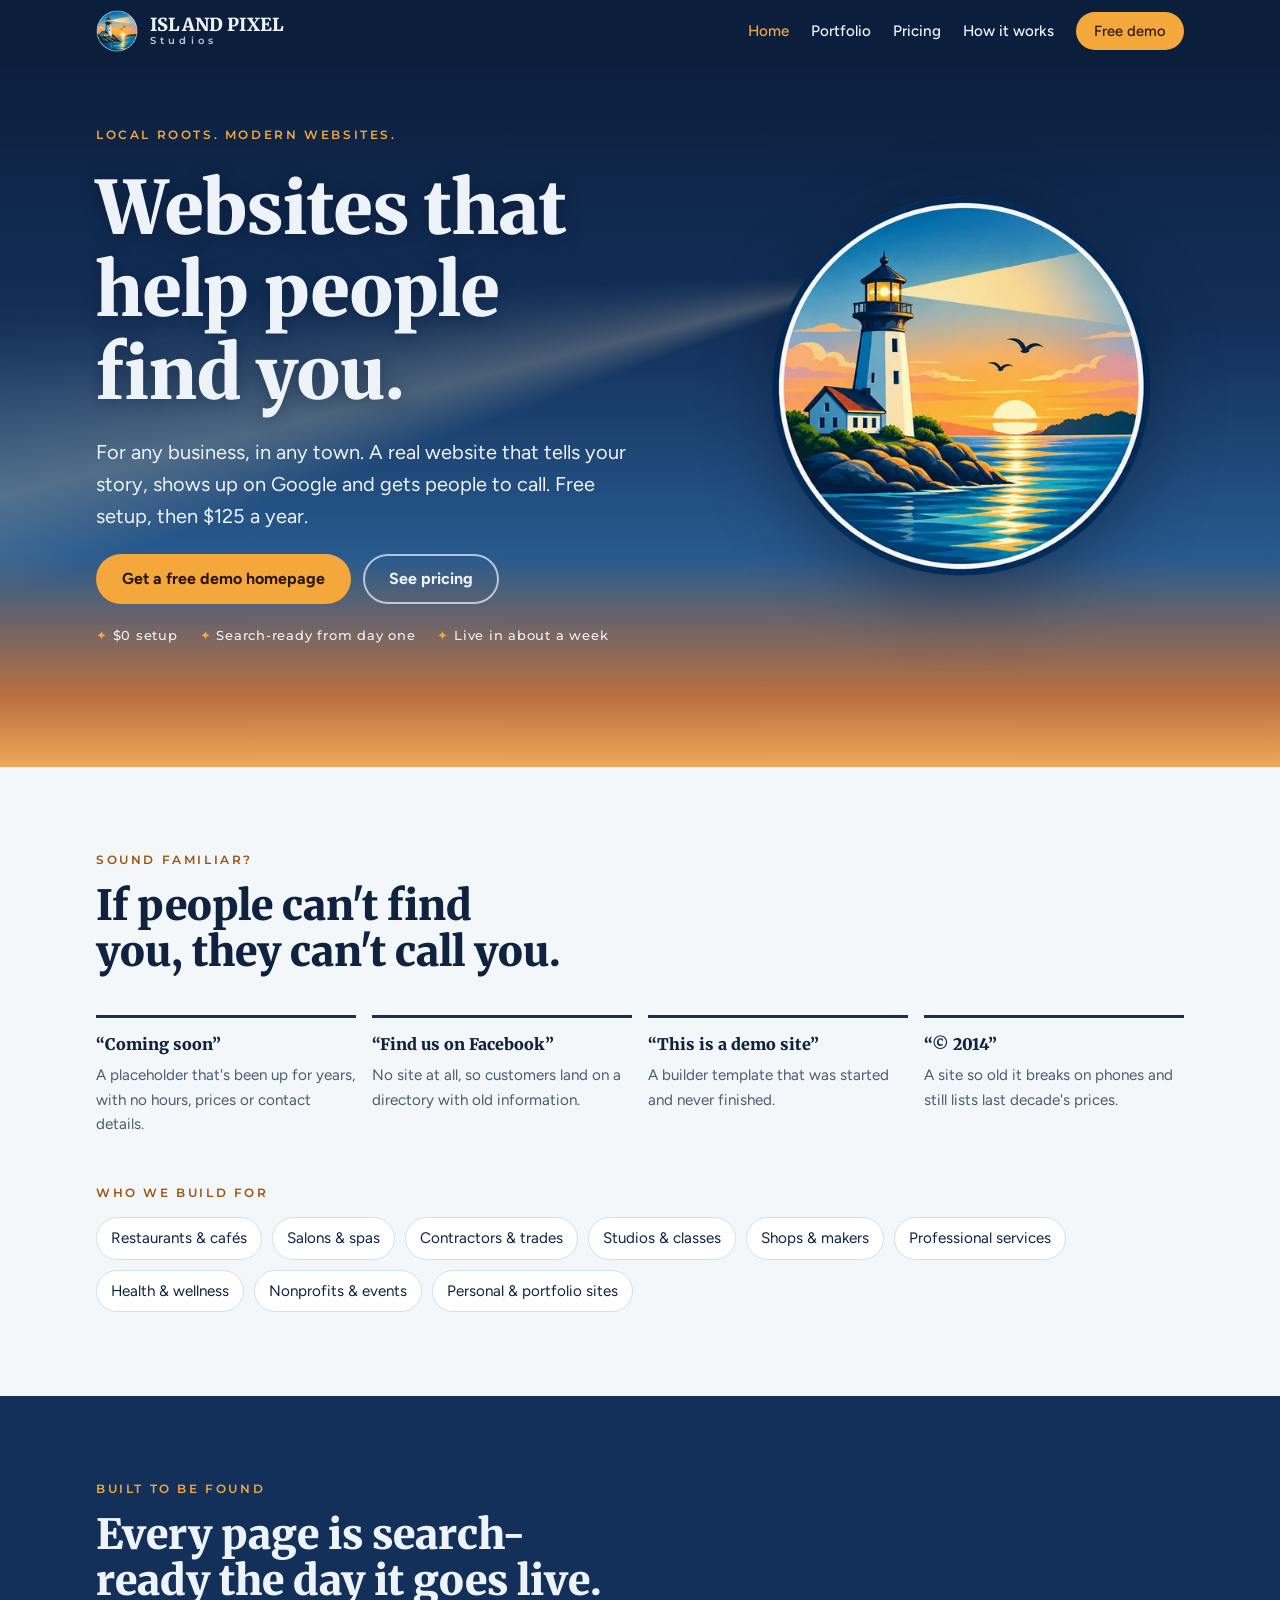
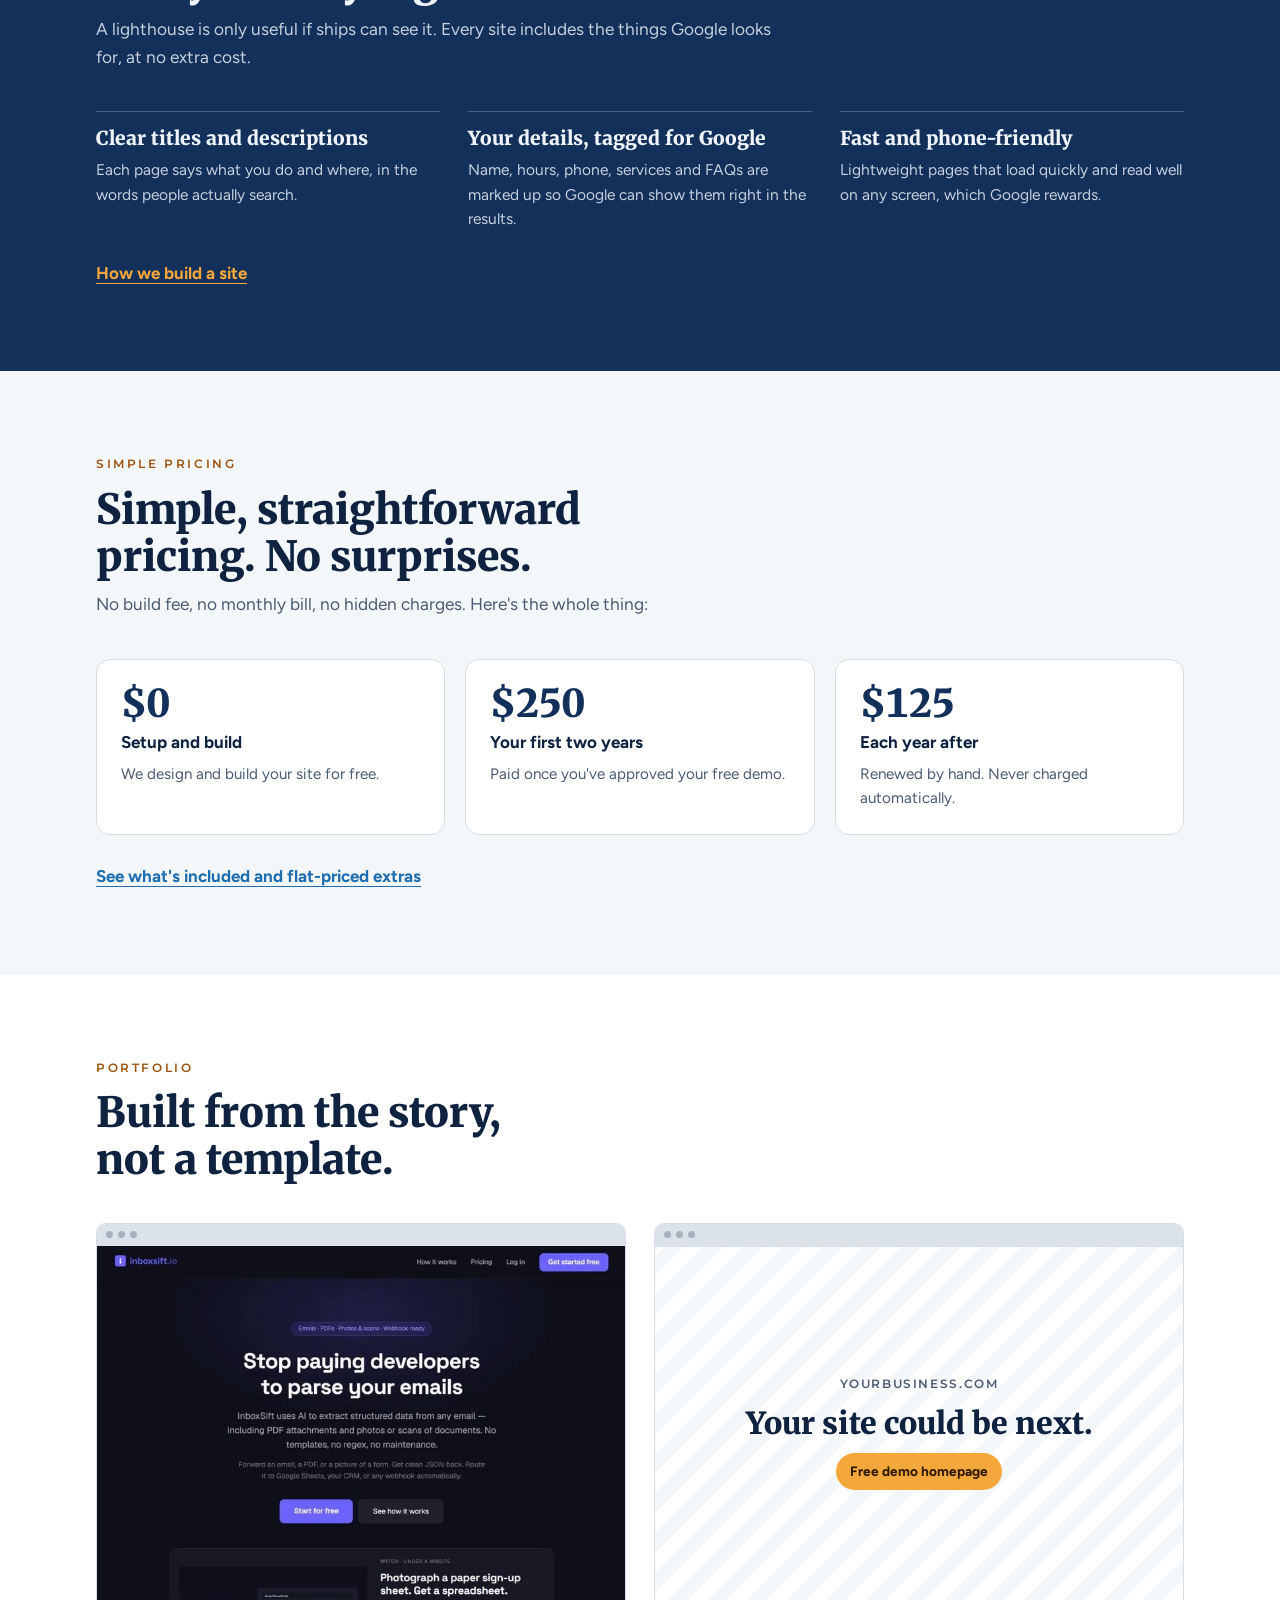
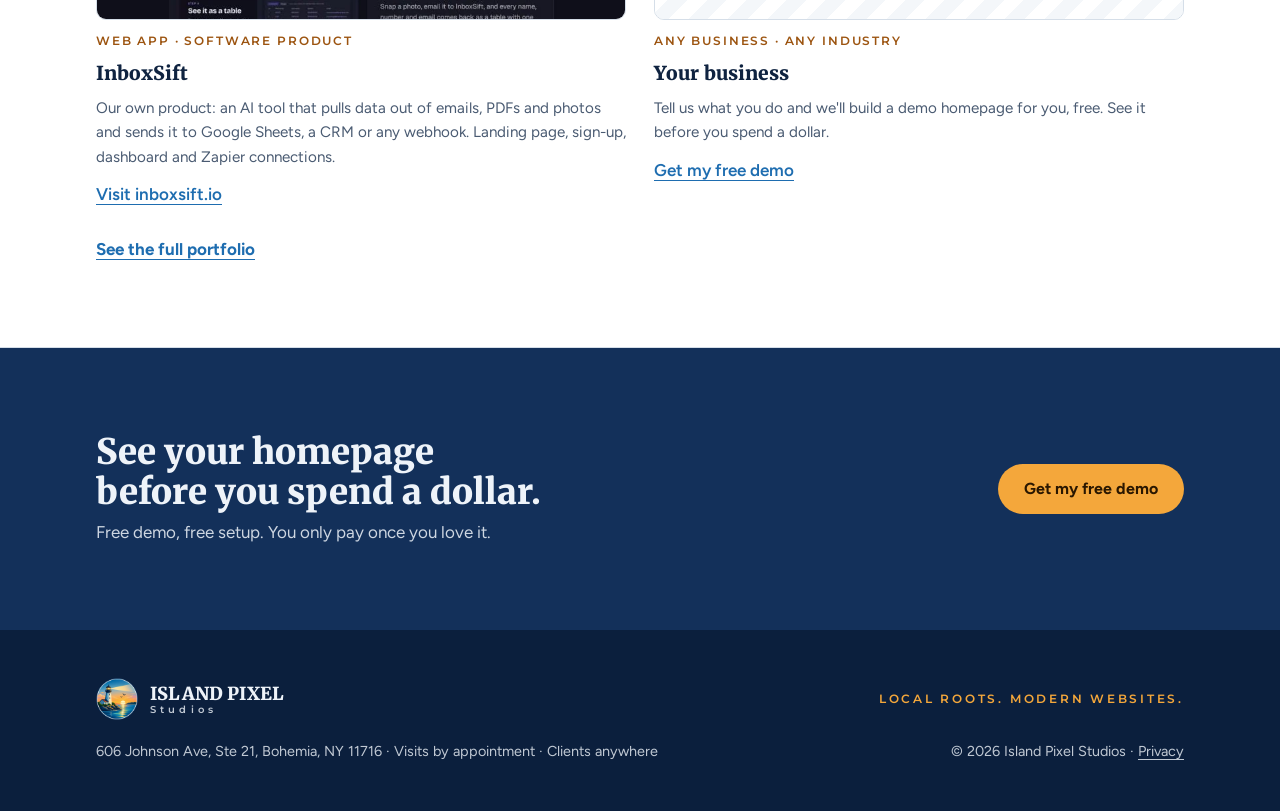
==== commit 3170fab1: "Add office address to footer and structured data (matches Google Business Profile) Co-Authored-By: C" ====
--- a/islandpixel/index.html
+++ b/islandpixel/index.html
@@ -54,7 +54,10 @@
       "image": "https://islandpixelstudios.com/images/share.jpg",
       "address": {
         "@type": "PostalAddress",
+        "streetAddress": "606 Johnson Ave, Ste 21",
+        "addressLocality": "Bohemia",
         "addressRegion": "NY",
+        "postalCode": "11716",
         "addressCountry": "US"
       }
     },
@@ -234,7 +237,8 @@
       <span class="nm"><b>Island Pixel</b><small>Studios</small></span>
     </a>
     <p class="tag">Local roots. Modern websites.</p>
-    <p>Long Island, NY · Clients anywhere · © <span id="year">2026</span> · <a href="/privacy">Privacy</a></p>
+    <p>606 Johnson Ave, Ste 21, Bohemia, NY 11716 · Visits by appointment · Clients anywhere</p>
+    <p>© <span id="year">2026</span> Island Pixel Studios · <a href="/privacy">Privacy</a></p>
   </div>
 </footer>
 <script src="js/site.js"></script>
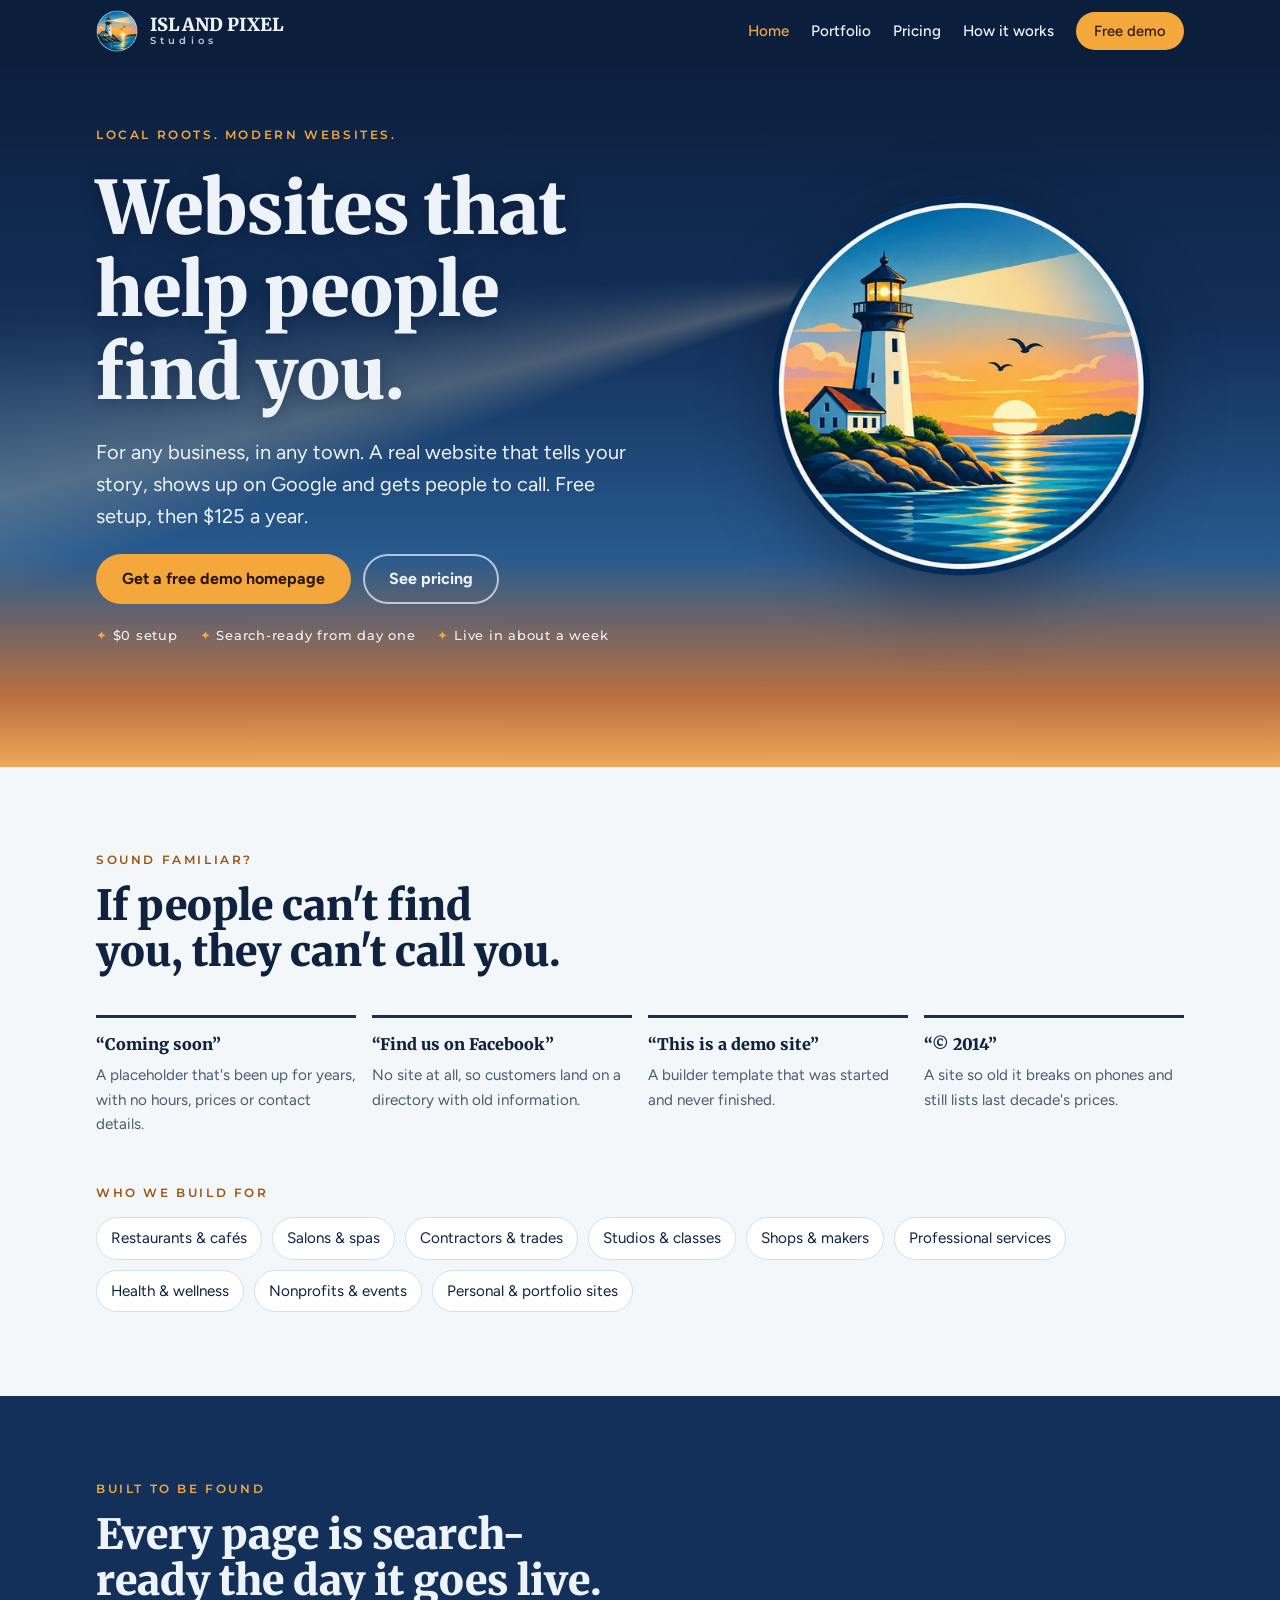
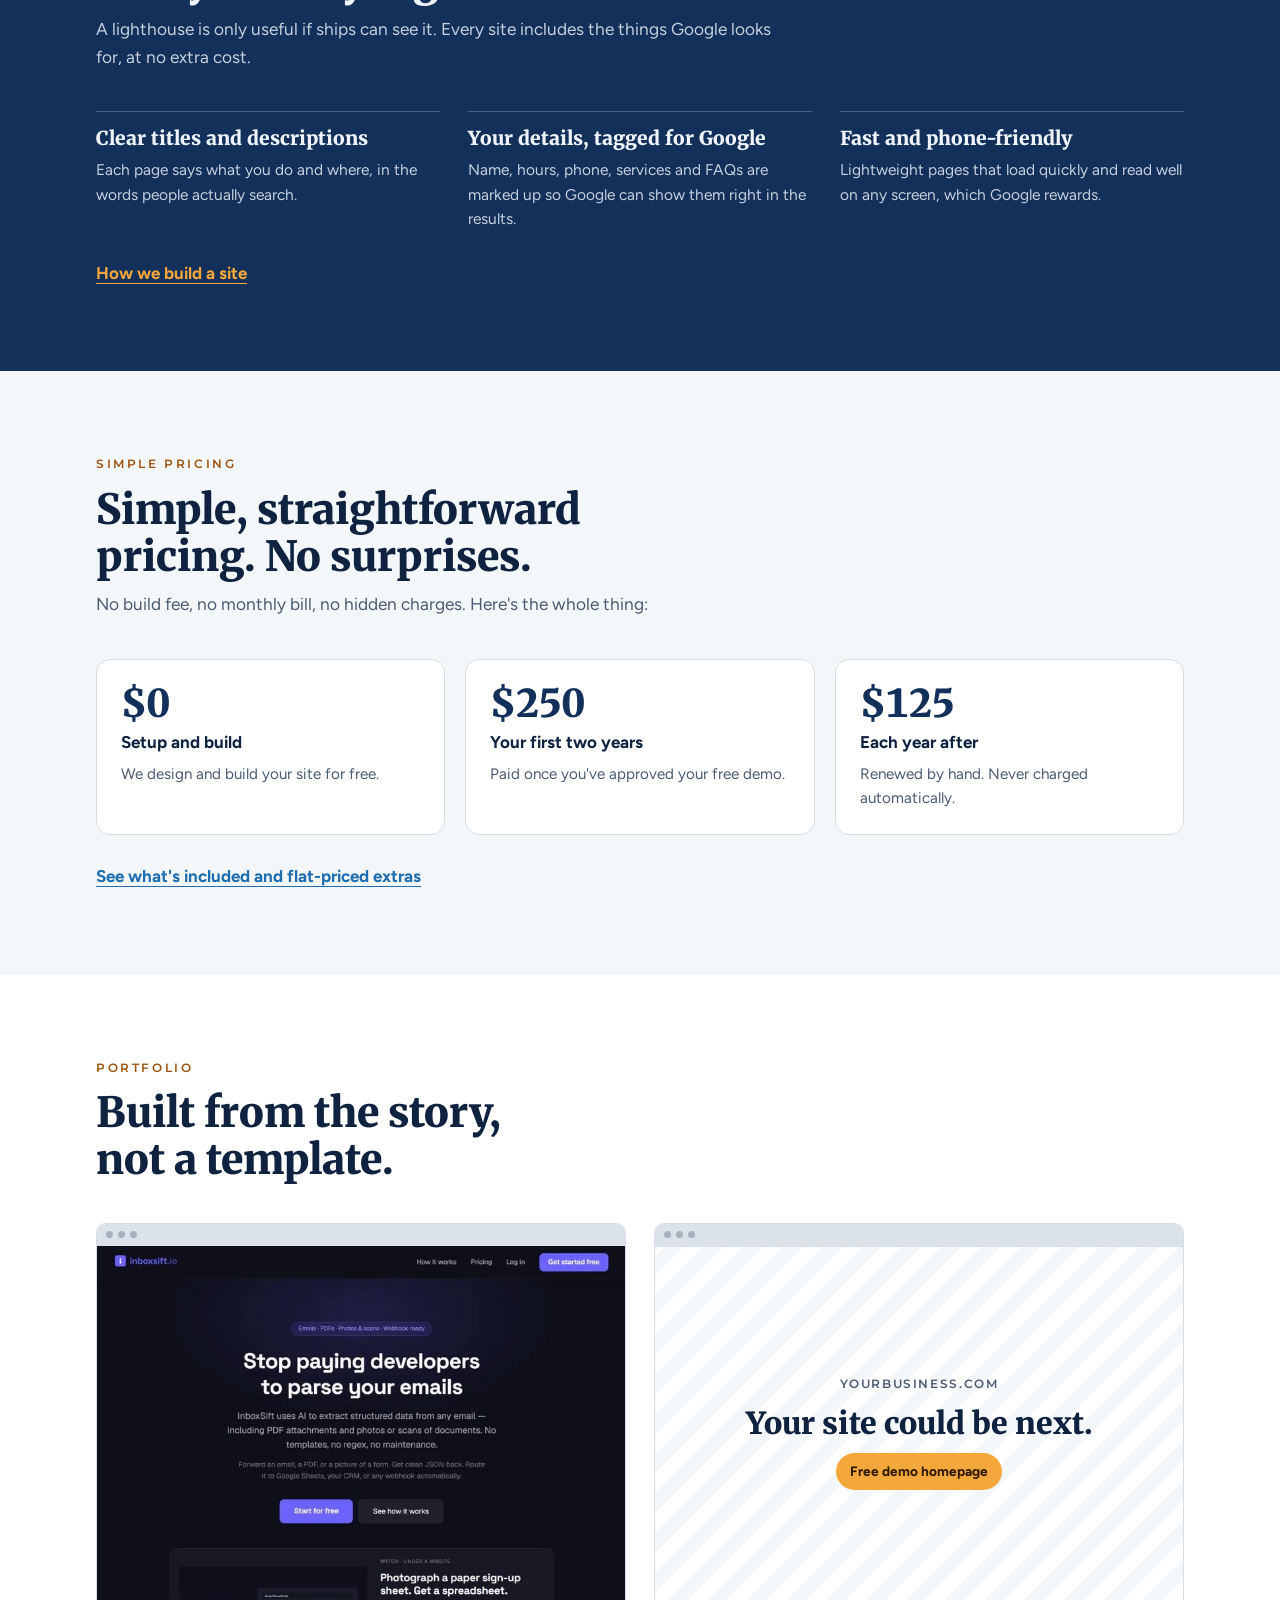
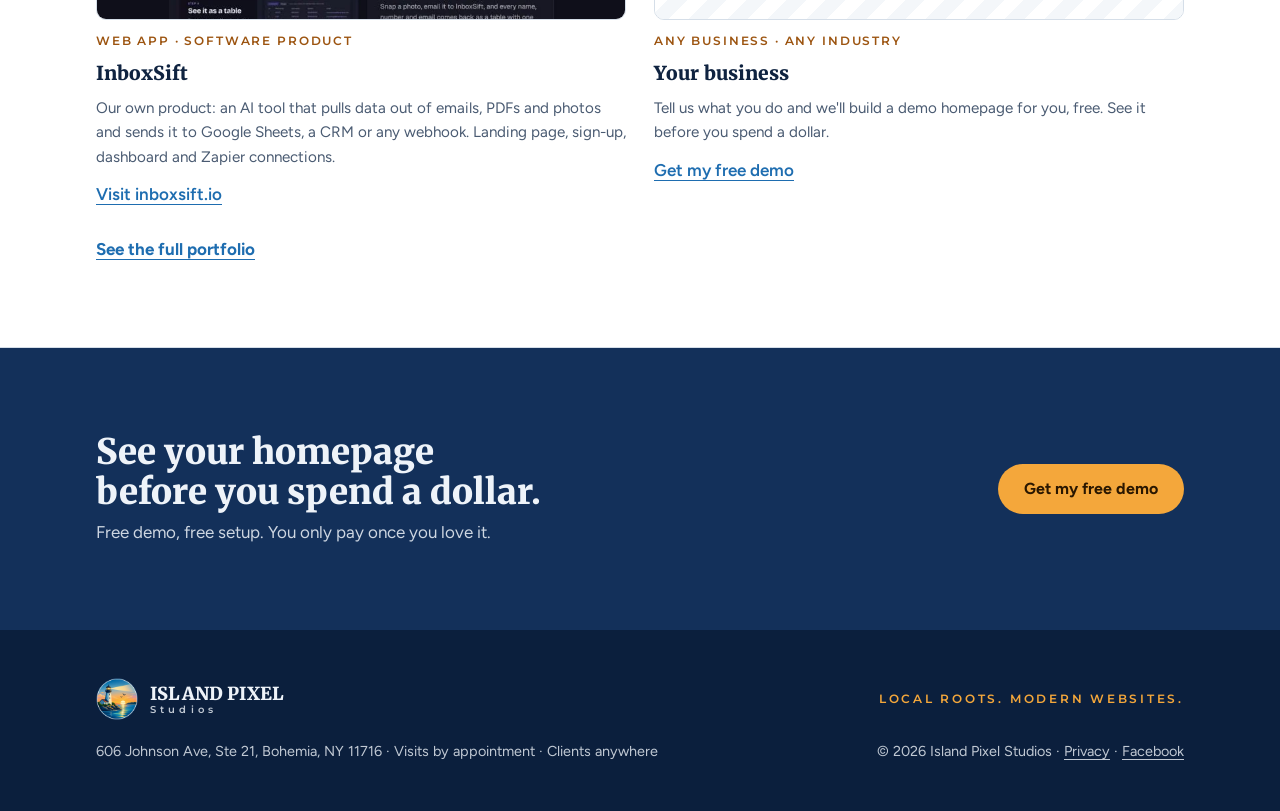
==== commit f2d5b11e: "Link the Facebook page from the footer and structured data Co-Authored-By: Claude Opus 5.5 <noreply@" ====
--- a/islandpixel/index.html
+++ b/islandpixel/index.html
@@ -59,7 +59,10 @@
         "addressRegion": "NY",
         "postalCode": "11716",
         "addressCountry": "US"
-      }
+      },
+      "sameAs": [
+        "https://www.facebook.com/profile.php?id=61595608635562"
+      ]
     },
     {
       "@type": "WebSite",
@@ -238,7 +241,7 @@
     </a>
     <p class="tag">Local roots. Modern websites.</p>
     <p>606 Johnson Ave, Ste 21, Bohemia, NY 11716 · Visits by appointment · Clients anywhere</p>
-    <p>© <span id="year">2026</span> Island Pixel Studios · <a href="/privacy">Privacy</a></p>
+    <p>© <span id="year">2026</span> Island Pixel Studios · <a href="/privacy">Privacy</a> · <a href="https://www.facebook.com/profile.php?id=61595608635562" rel="me noopener" target="_blank">Facebook</a></p>
   </div>
 </footer>
 <script src="js/site.js"></script>
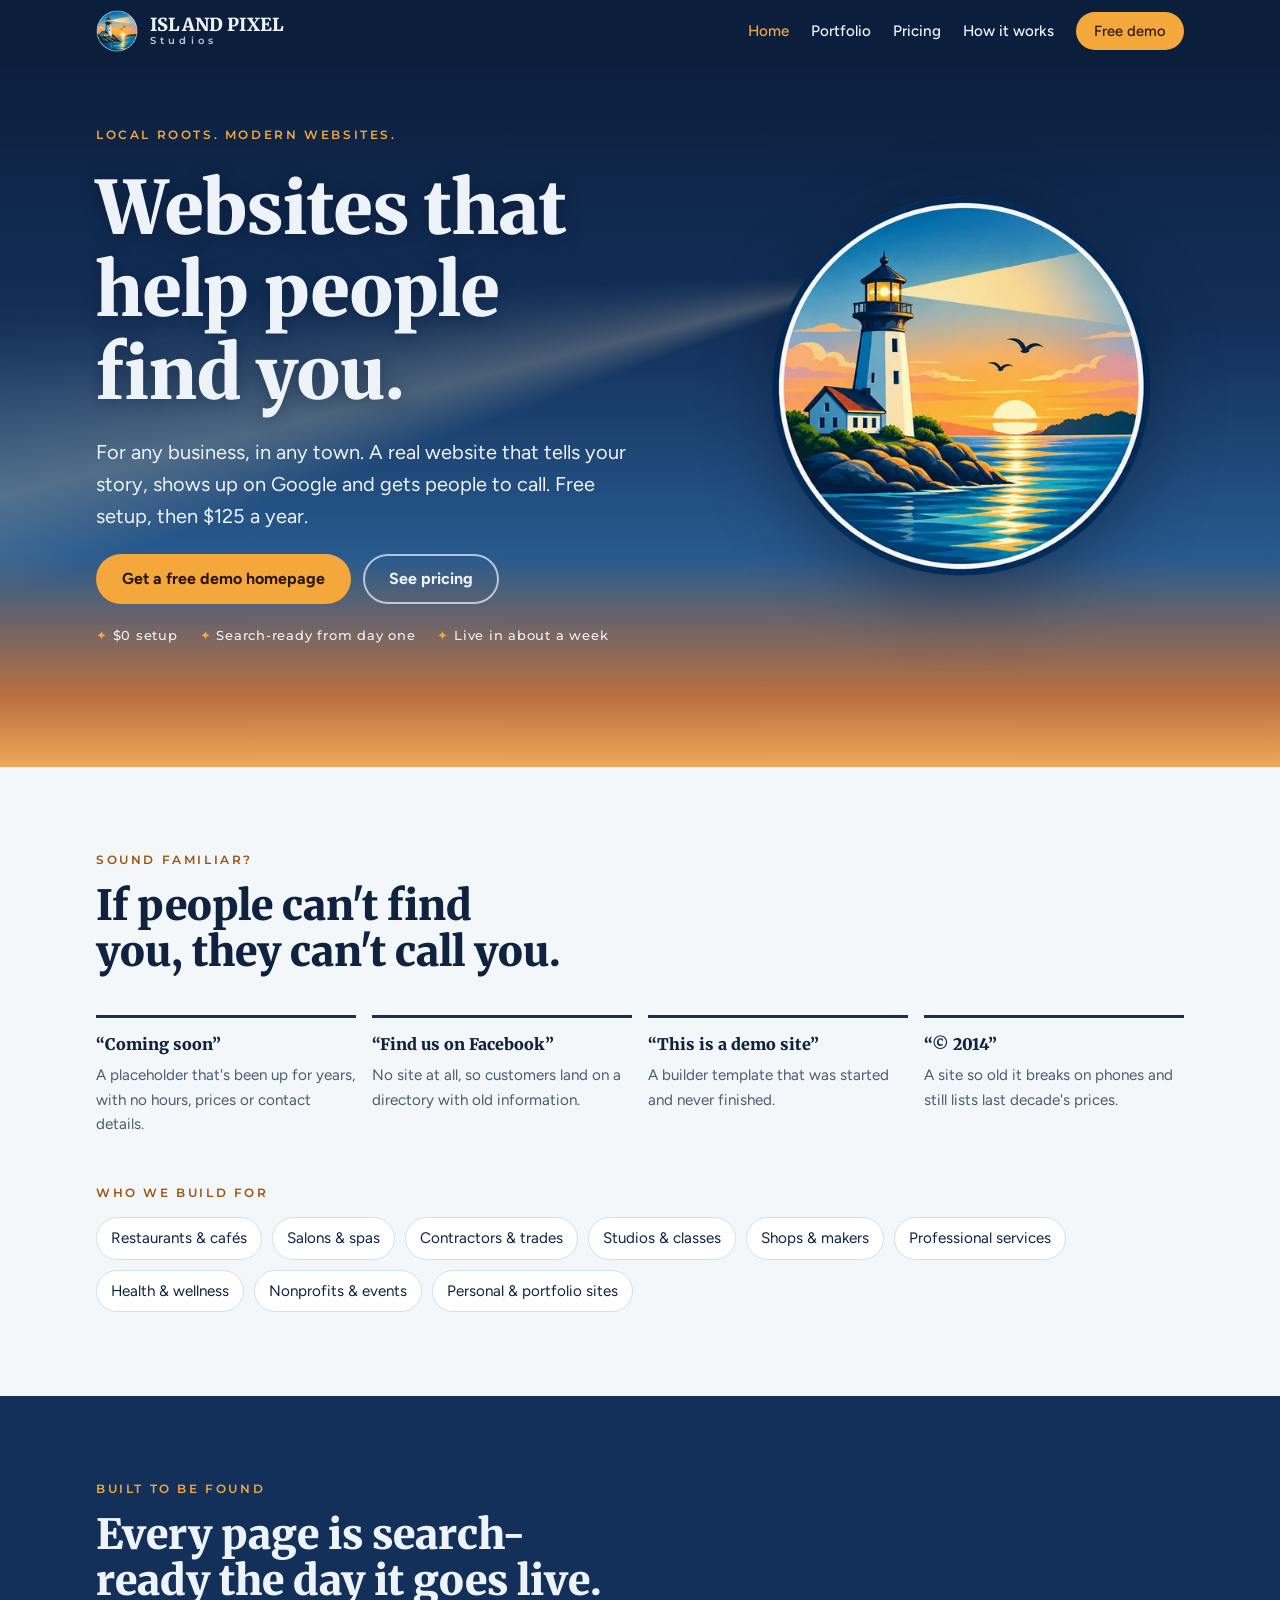
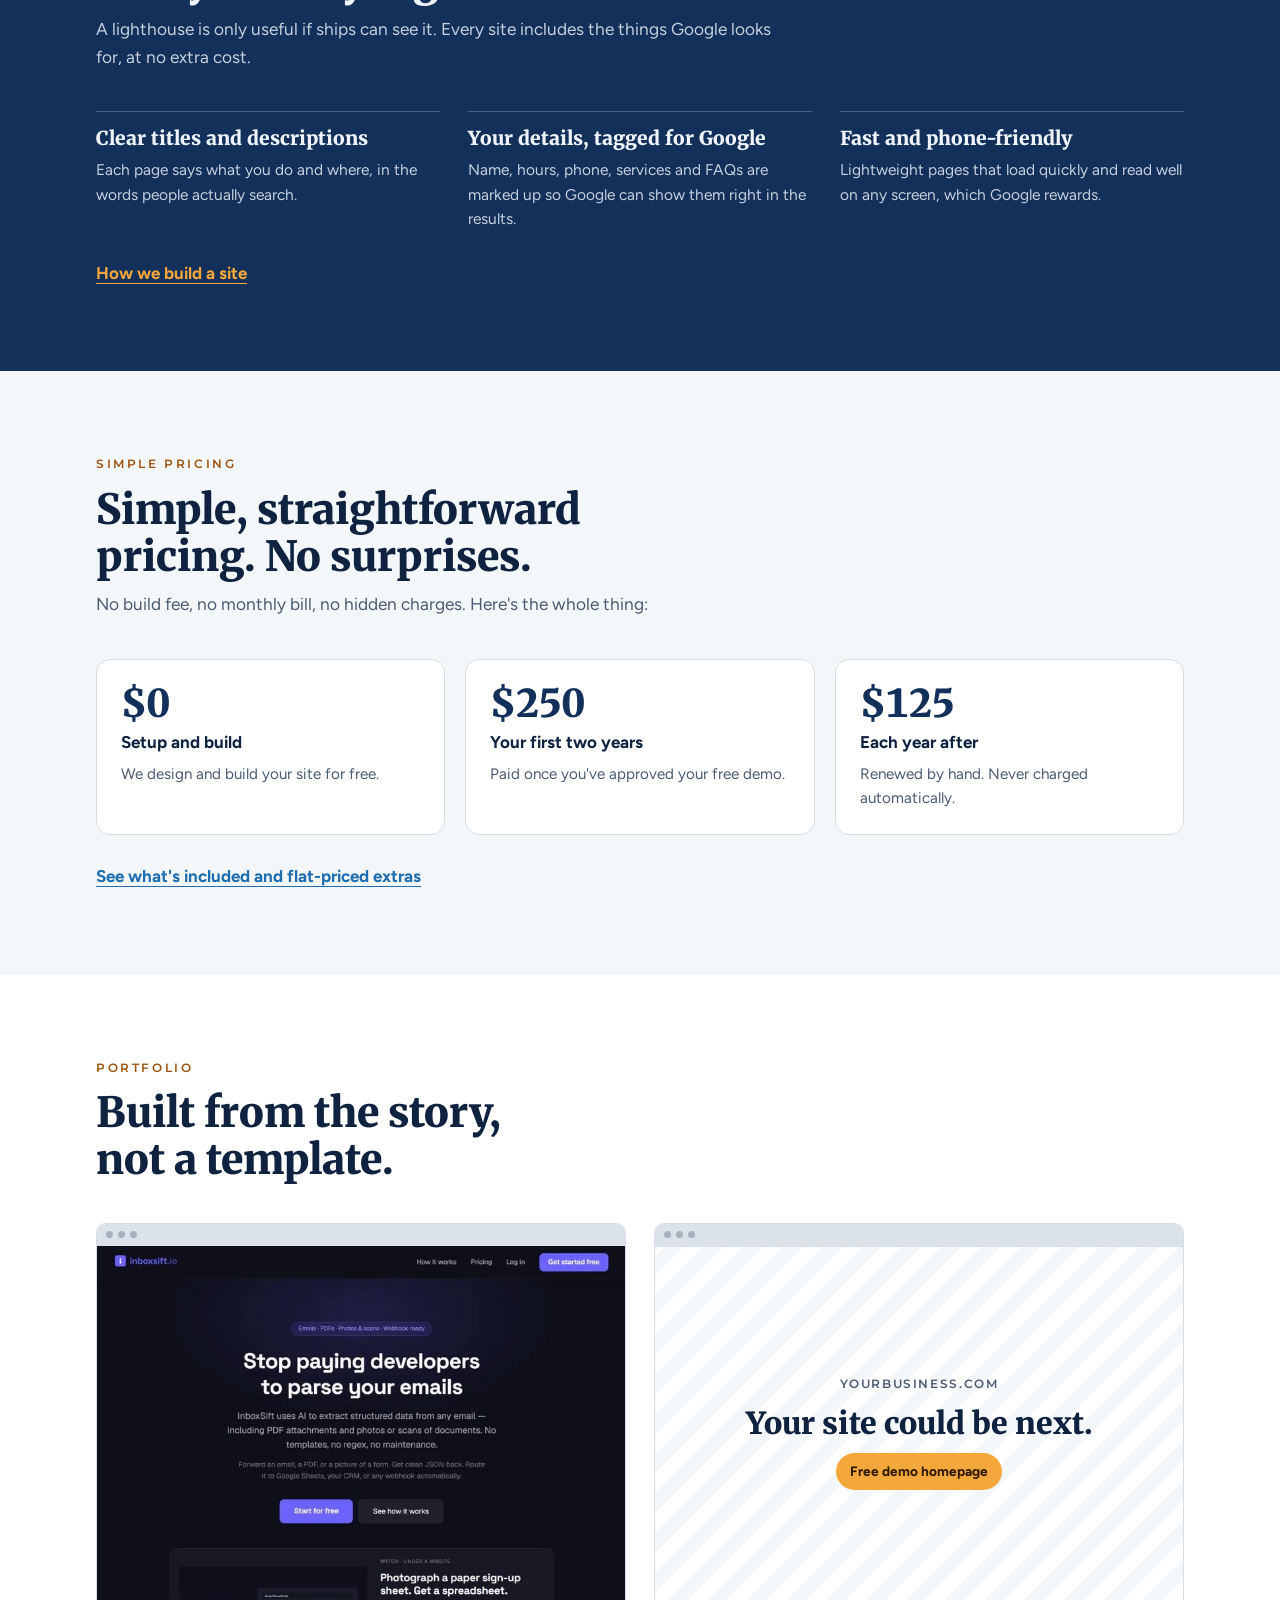
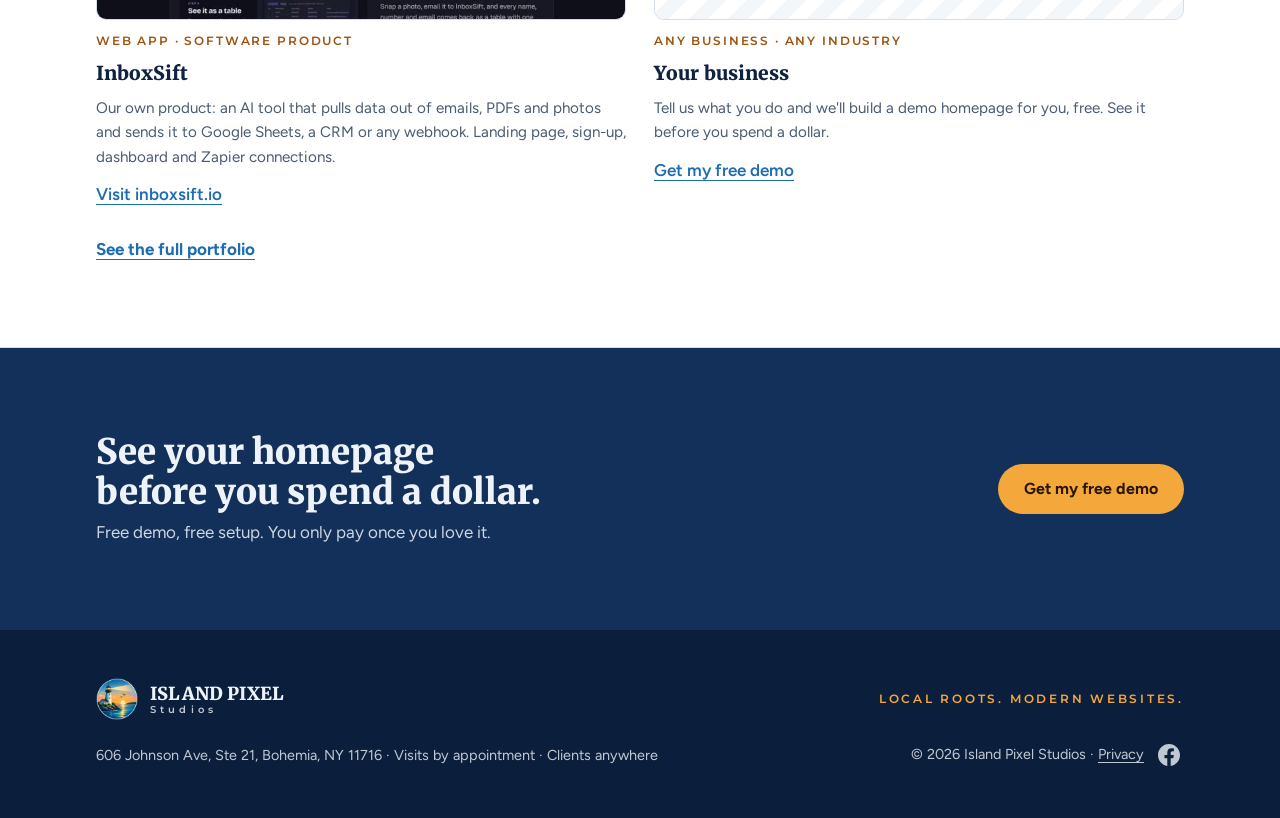
==== commit 9ea09844: "Footer: Facebook icon instead of text link Co-Authored-By: Claude Opus 5.5 <noreply@anthropic.com> C" ====
--- a/islandpixel/index.html
+++ b/islandpixel/index.html
@@ -241,7 +241,7 @@
     </a>
     <p class="tag">Local roots. Modern websites.</p>
     <p>606 Johnson Ave, Ste 21, Bohemia, NY 11716 · Visits by appointment · Clients anywhere</p>
-    <p>© <span id="year">2026</span> Island Pixel Studios · <a href="/privacy">Privacy</a> · <a href="https://www.facebook.com/profile.php?id=61595608635562" rel="me noopener" target="_blank">Facebook</a></p>
+    <p>© <span id="year">2026</span> Island Pixel Studios · <a href="/privacy">Privacy</a><a class="social" href="https://www.facebook.com/profile.php?id=61595608635562" rel="me noopener" target="_blank" aria-label="Island Pixel Studios on Facebook" title="Facebook"><svg viewBox="0 0 24 24" width="22" height="22" aria-hidden="true" focusable="false"><path fill="currentColor" d="M24 12.07C24 5.41 18.63 0 12 0S0 5.4 0 12.07C0 18.1 4.39 23.1 10.13 24v-8.44H7.08v-3.49h3.05V9.41c0-3.02 1.79-4.69 4.53-4.69 1.31 0 2.68.24 2.68.24v2.97h-1.51c-1.49 0-1.96.93-1.96 1.89v2.25h3.33l-.53 3.49h-2.8V24C19.62 23.1 24 18.1 24 12.07z"/></svg></a></p>
   </div>
 </footer>
 <script src="js/site.js"></script>
--- a/islandpixel/css/site.css
+++ b/islandpixel/css/site.css
@@ -282,6 +282,8 @@
 .legal b { color: var(--ink); }
 .legal ul { margin: 0; padding-left: 1.2em; display: grid; gap: 6px; }
 .legal a, .foot a { color: inherit; text-underline-offset: 3px; }
+.foot .social { display: inline-flex; vertical-align: middle; margin-left: 10px; padding: 4px; border-radius: 50%; opacity: 1; }
+.foot .social:hover, .foot .social:focus-visible { color: var(--sun); }
 .cards { grid-template-columns: repeat(2, minmax(0, 1fr)); }
 @media (max-width: 760px) { .cards { grid-template-columns: 1fr; max-width: 560px; } }
 .shot-link { text-decoration: none; transition: transform .2s ease, box-shadow .2s ease; }
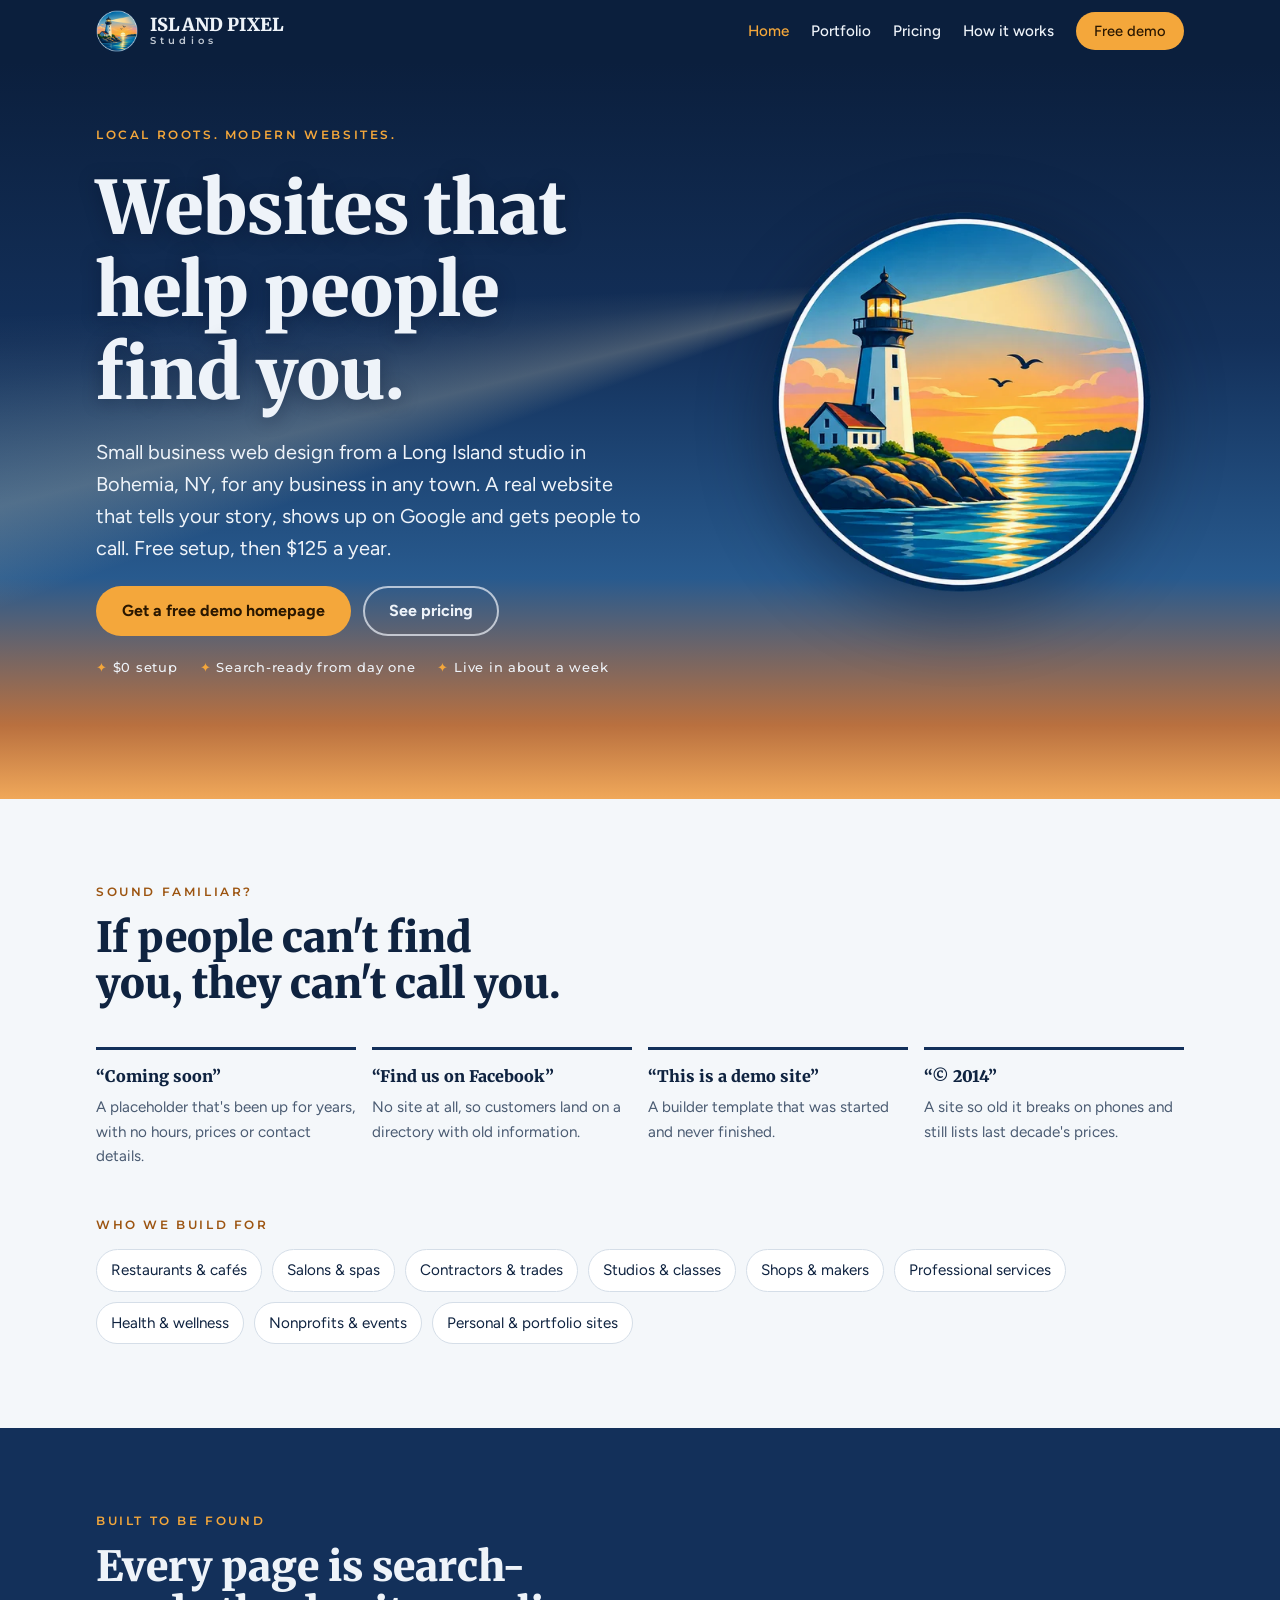
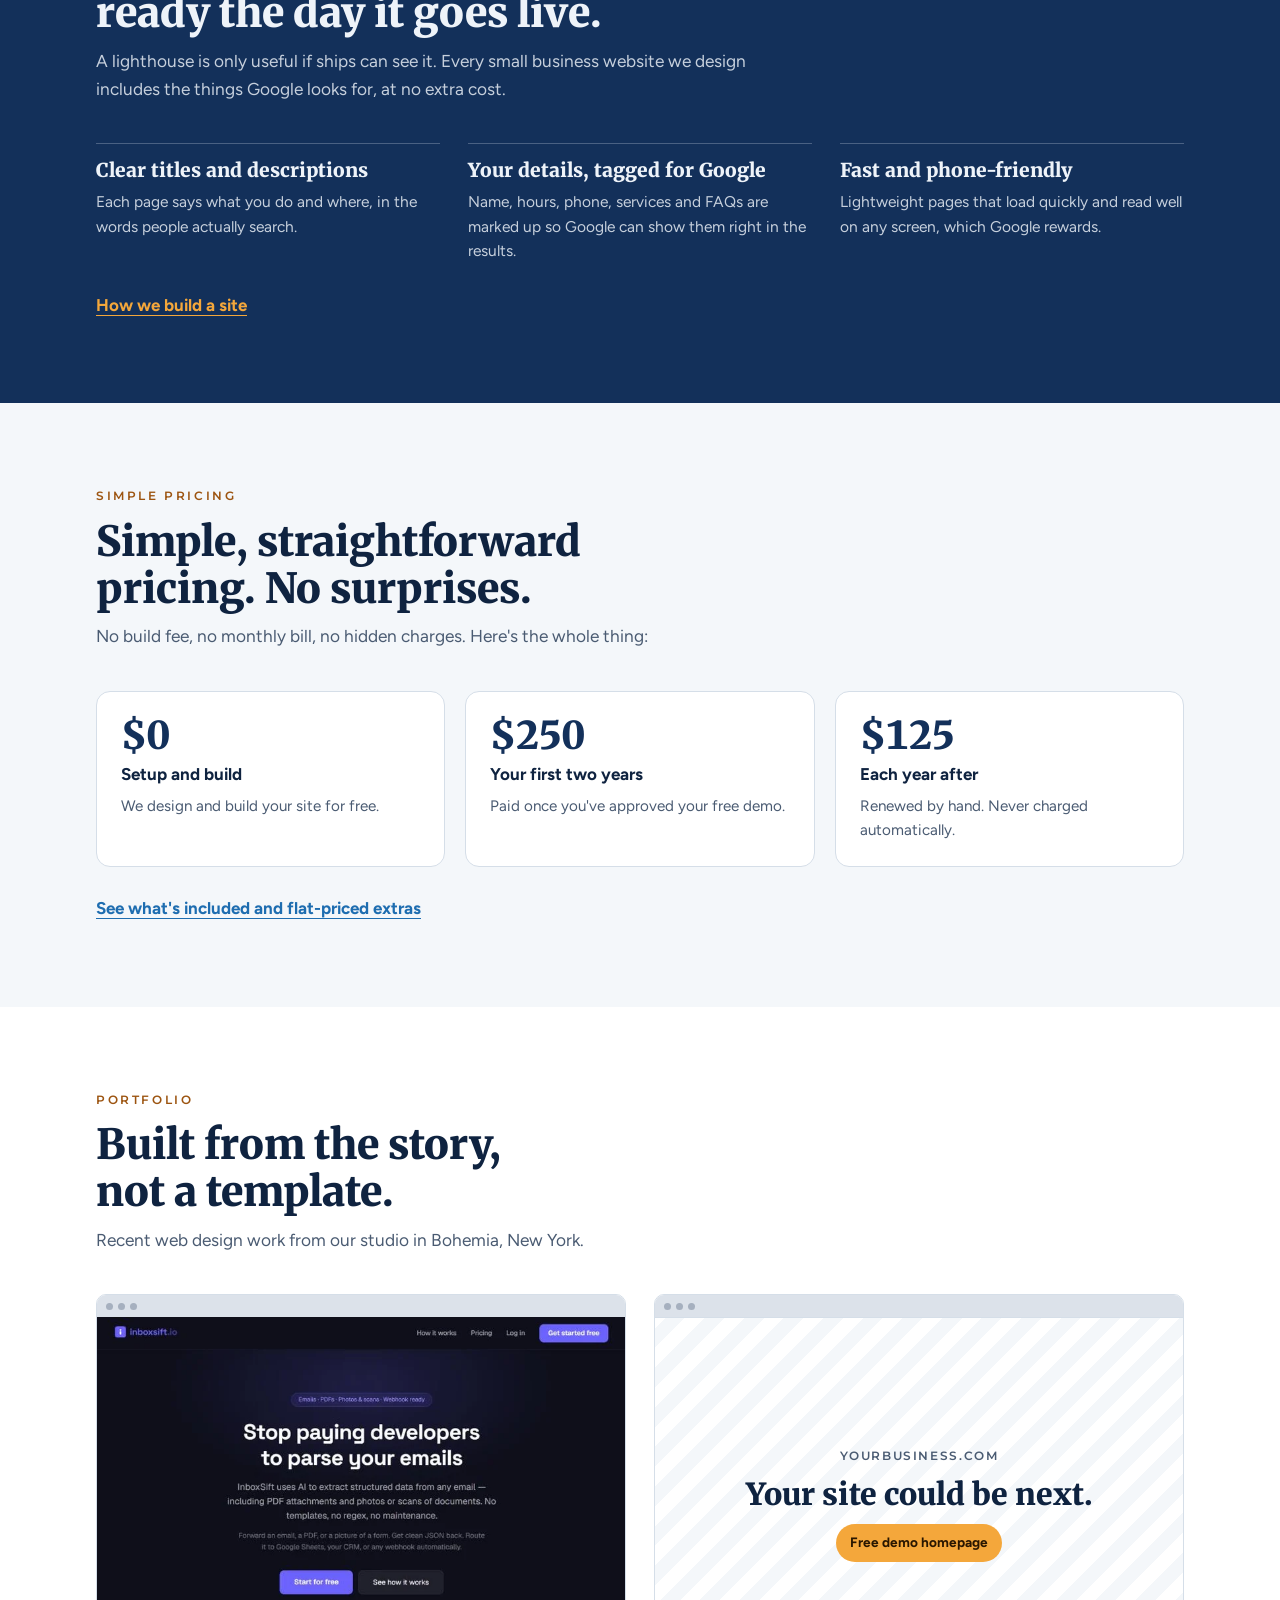
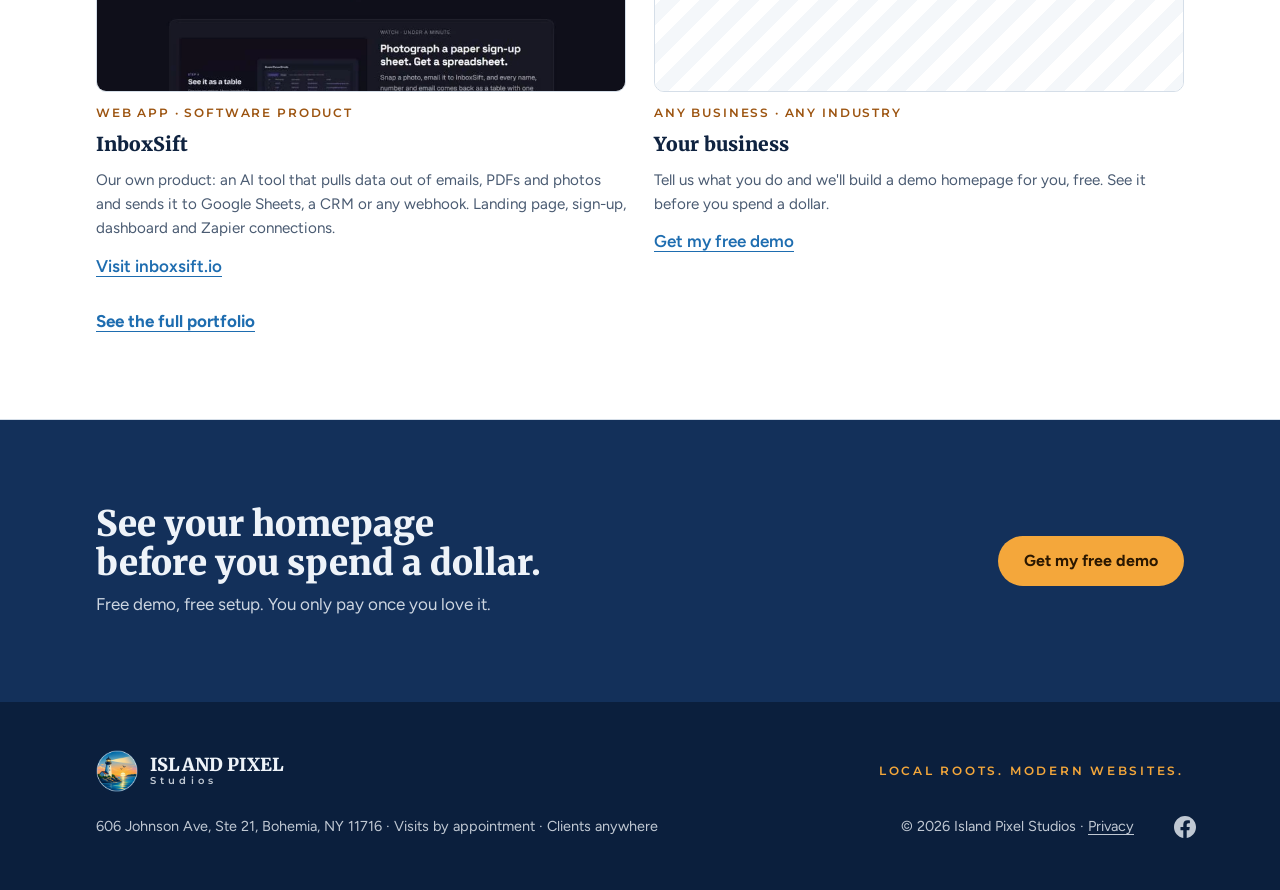
==== commit 9864e02c: "SEO: target small business web design / Long Island keywords in titles, descriptions and copy; expan" ====
--- a/islandpixel/index.html
+++ b/islandpixel/index.html
@@ -3,9 +3,9 @@
 <head>
 <meta charset="utf-8">
 <meta name="viewport" content="width=device-width, initial-scale=1, viewport-fit=cover">
-<title>Island Pixel Studios | Free Website Setup, $125 a Year</title>
+<title>Small Business Web Design on Long Island | Island Pixel Studios</title>
 <meta name="claude:viewport-fit-sides" content="cover">
-<meta name="description" content="Island Pixel Studios builds search-ready websites for any business, anywhere. Free setup, then $125 a year. Get a free demo homepage first.">
+<meta name="description" content="Long Island web design studio in Bohemia, NY. Small business websites with free setup, built-in SEO and $125 a year. Get a free demo homepage first.">
 <meta name="robots" content="index, follow, max-image-preview:large">
 <meta name="author" content="Island Pixel Studios">
 <meta name="theme-color" content="#13305A">
@@ -13,16 +13,16 @@
 <meta property="og:type" content="website">
 <meta property="og:locale" content="en_US">
 <meta property="og:site_name" content="Island Pixel Studios">
-<meta property="og:title" content="Island Pixel Studios | Free Website Setup, $125 a Year">
-<meta property="og:description" content="Island Pixel Studios builds search-ready websites for any business, anywhere. Free setup, then $125 a year. Get a free demo homepage first.">
+<meta property="og:title" content="Small Business Web Design on Long Island | Island Pixel Studios">
+<meta property="og:description" content="Long Island web design studio in Bohemia, NY. Small business websites with free setup, built-in SEO and $125 a year. Get a free demo homepage first.">
 <meta property="og:url" content="https://islandpixelstudios.com/">
 <meta property="og:image" content="https://islandpixelstudios.com/images/share.jpg">
 <meta property="og:image:width" content="1200">
 <meta property="og:image:height" content="630">
 <meta property="og:image:alt" content="Island Pixel Studios logo: a lighthouse at sunset">
 <meta name="twitter:card" content="summary_large_image">
-<meta name="twitter:title" content="Island Pixel Studios | Free Website Setup, $125 a Year">
-<meta name="twitter:description" content="Island Pixel Studios builds search-ready websites for any business, anywhere. Free setup, then $125 a year. Get a free demo homepage first.">
+<meta name="twitter:title" content="Small Business Web Design on Long Island | Island Pixel Studios">
+<meta name="twitter:description" content="Long Island web design studio in Bohemia, NY. Small business websites with free setup, built-in SEO and $125 a year. Get a free demo homepage first.">
 <meta name="twitter:image" content="https://islandpixelstudios.com/images/share.jpg">
 <link rel="icon" type="image/png" href="images/favicon.png">
 <link rel="apple-touch-icon" href="images/apple-touch-icon.png">
@@ -38,8 +38,13 @@
       "@type": "ProfessionalService",
       "name": "Island Pixel Studios",
       "slogan": "Local roots. Modern websites.",
-      "description": "Website design and build for any business or person, in any industry and any location. Free setup, search-ready from day one, $125 a year.",
-      "areaServed": "Worldwide",
+      "description": "Long Island web design studio in Bohemia, NY, building small business websites for any industry, anywhere. Free setup, search-ready from day one, $125 a year.",
+      "areaServed": [
+        "Long Island, NY",
+        "Suffolk County, NY",
+        "Nassau County, NY",
+        "United States"
+      ],
       "priceRange": "$125 per year",
       "knowsAbout": [
         "Web design",
@@ -114,7 +119,7 @@
       <div class="hero-copy">
         <span class="label">Local roots. Modern websites.</span>
         <h1>Websites that help people find you.</h1>
-        <p class="lede">For any business, in any town. A real website that tells your story, shows up on Google and gets people to call. Free setup, then $125 a year.</p>
+        <p class="lede">Small business web design from a Long Island studio in Bohemia, NY, for any business in any town. A real website that tells your story, shows up on Google and gets people to call. Free setup, then $125 a year.</p>
         <div class="actions">
           <a class="btn btn-sun" href="/contact">Get a free demo homepage</a>
           <a class="btn btn-ghost" href="/pricing">See pricing</a>
@@ -159,7 +164,7 @@
       <div class="sec-head">
         <span class="label">Built to be found</span>
         <h2>Every page is search-ready the day it goes live.</h2>
-        <p>A lighthouse is only useful if ships can see it. Every site includes the things Google looks for, at no extra cost.</p>
+        <p>A lighthouse is only useful if ships can see it. Every small business website we design includes the things Google looks for, at no extra cost.</p>
       </div>
       <div class="beams">
         <div><h3>Clear titles and descriptions</h3><p>Each page says what you do and where, in the words people actually search.</p></div>
@@ -191,6 +196,7 @@
       <div class="sec-head">
         <span class="label">Portfolio</span>
         <h2>Built from the story, not a template.</h2>
+        <p>Recent web design work from our studio in Bohemia, New York.</p>
       </div>
       <div class="cards home">
         <article class="card">
--- a/islandpixel/css/site.css
+++ b/islandpixel/css/site.css
@@ -282,7 +282,7 @@
 .legal b { color: var(--ink); }
 .legal ul { margin: 0; padding-left: 1.2em; display: grid; gap: 6px; }
 .legal a, .foot a { color: inherit; text-underline-offset: 3px; }
-.foot .social { display: inline-flex; vertical-align: middle; margin-left: 10px; padding: 4px; border-radius: 50%; opacity: 1; }
+.foot .social { display: inline-flex; vertical-align: middle; margin-left: 20px; padding: 4px; border-radius: 50%; opacity: 1; position: relative; left: 16px; }
 .foot .social:hover, .foot .social:focus-visible { color: var(--sun); }
 .cards { grid-template-columns: repeat(2, minmax(0, 1fr)); }
 @media (max-width: 760px) { .cards { grid-template-columns: 1fr; max-width: 560px; } }
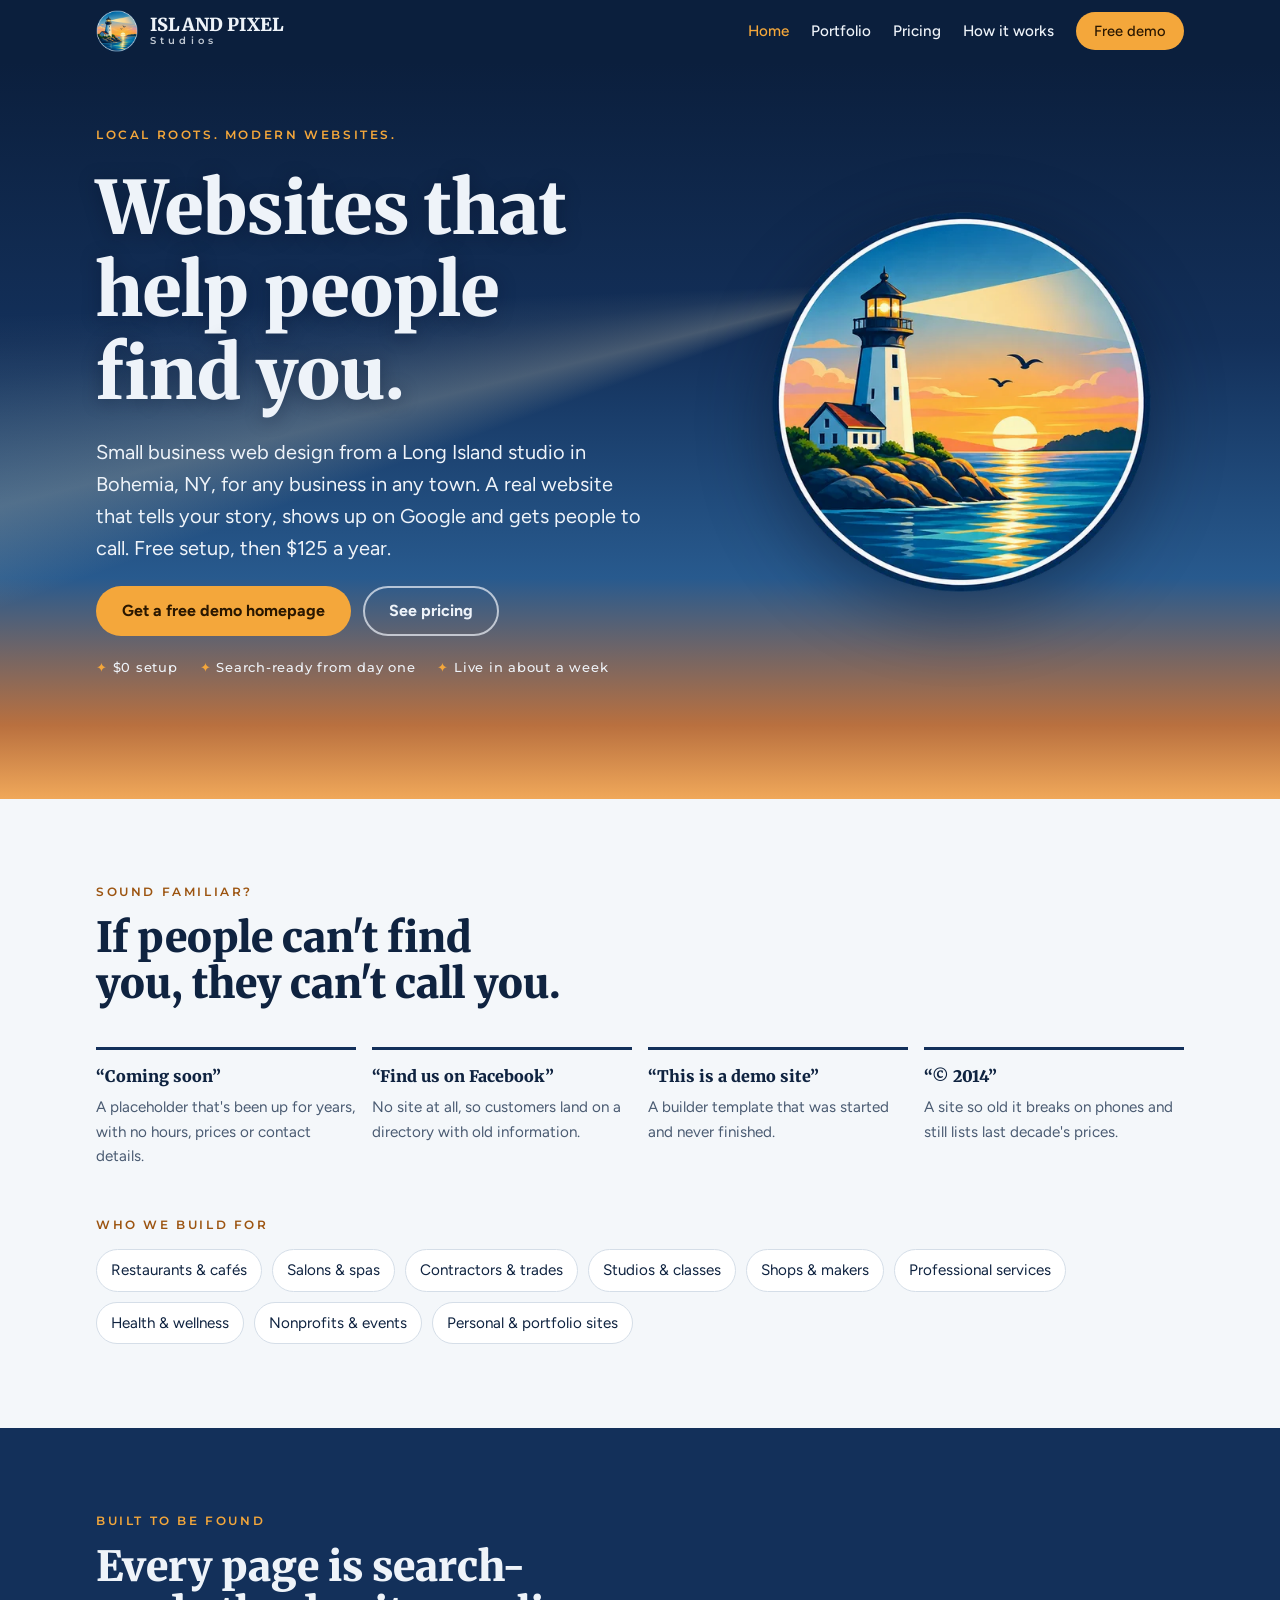
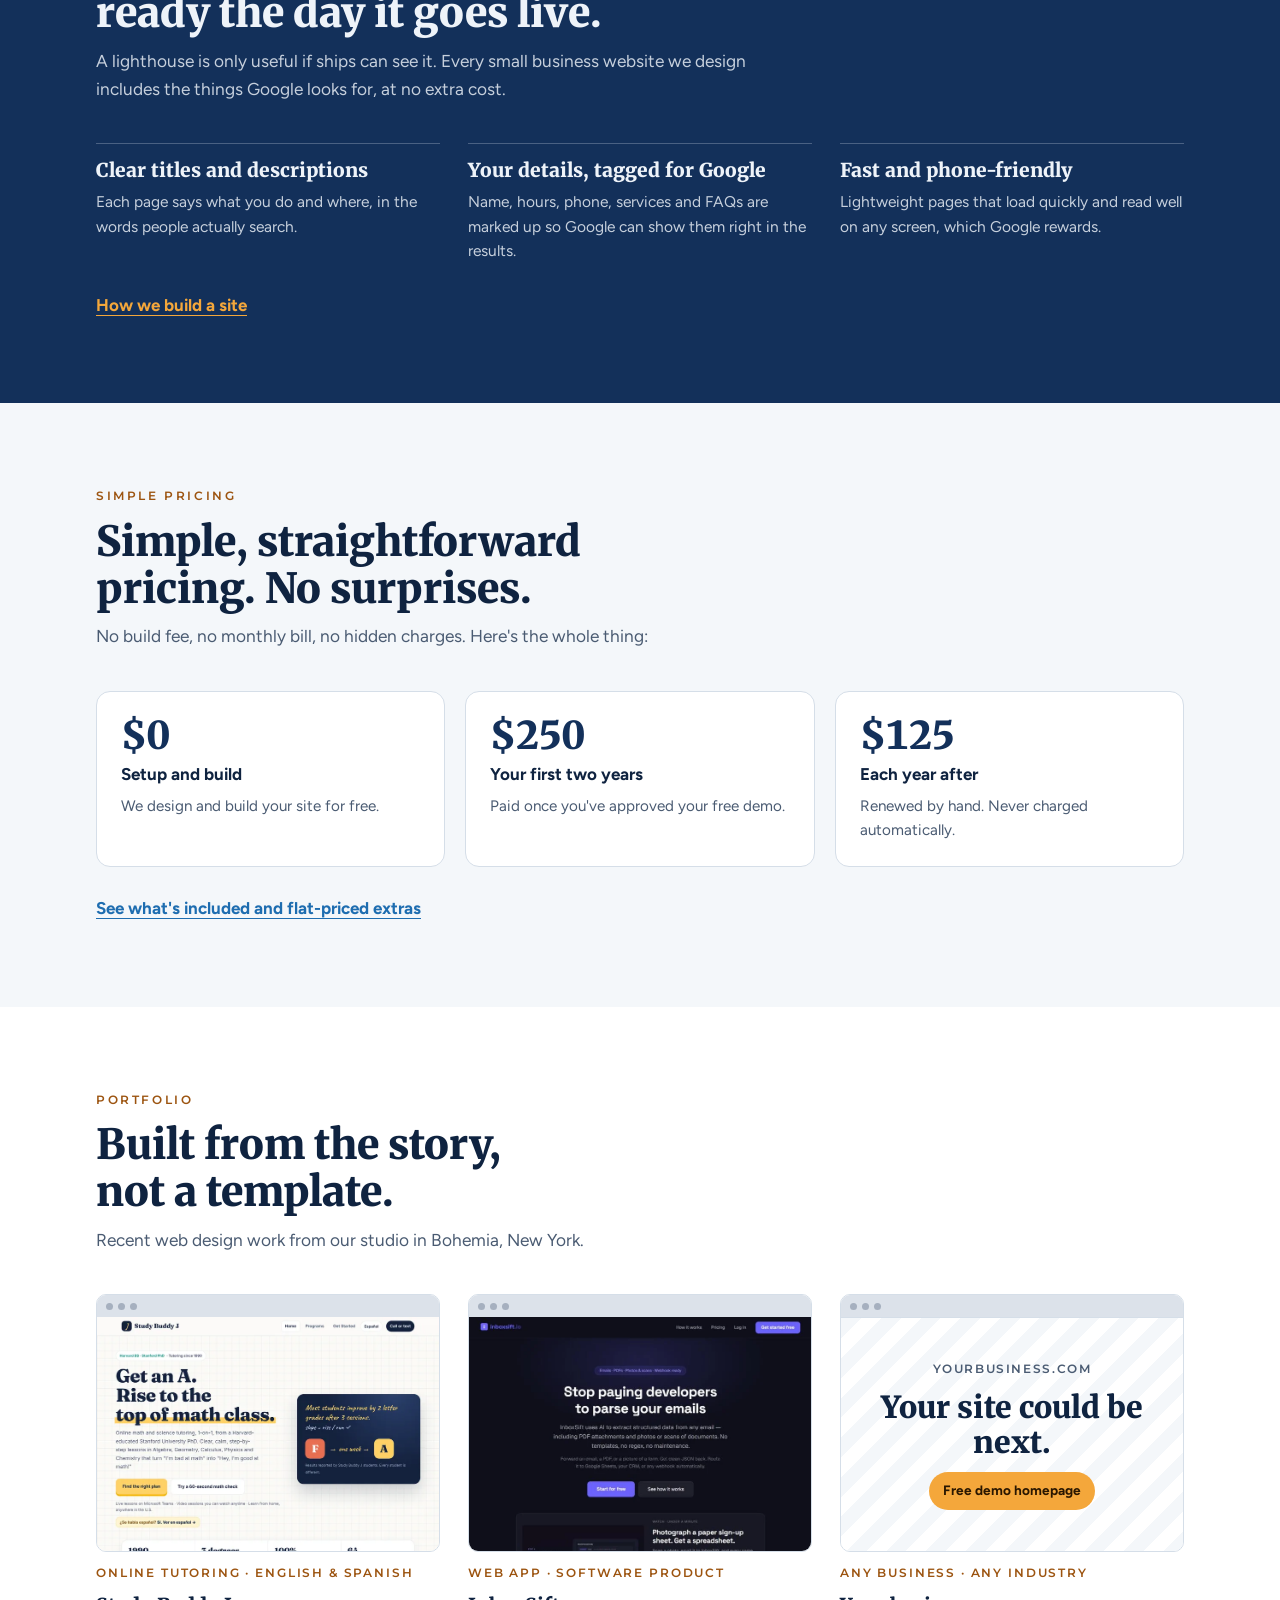
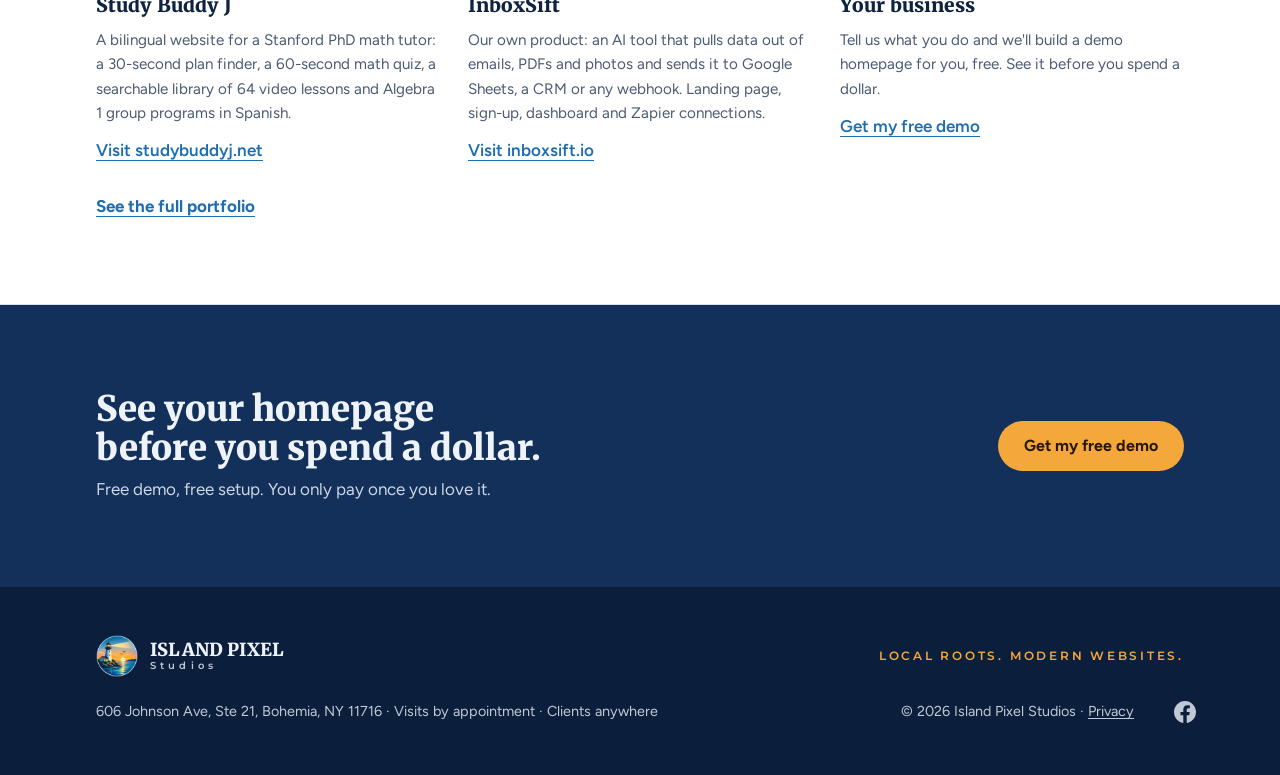
==== commit 67f2b8b0: "Portfolio: add Study Buddy J (studybuddyj.net) Co-Authored-By: Claude Opus 5.5 <noreply@anthropic.co" ====
--- a/islandpixel/index.html
+++ b/islandpixel/index.html
@@ -200,6 +200,16 @@
       </div>
       <div class="cards home">
         <article class="card">
+          <a class="shot shot-link" href="https://studybuddyj.net" target="_blank" rel="noopener" aria-label="Open studybuddyj.net in a new tab">
+            <div class="sbar"><i></i><i></i><i></i></div>
+            <img src="images/studybuddyj-home.webp" alt="The Study Buddy J homepage: Get an A. Rise to the top of math class." width="800" height="600" loading="lazy" decoding="async">
+          </a>
+          <span class="kind">Online tutoring · English &amp; Spanish</span>
+          <h3>Study Buddy J</h3>
+          <p>A bilingual website for a Stanford PhD math tutor: a 30-second plan finder, a 60-second math quiz, a searchable library of 64 video lessons and Algebra 1 group programs in Spanish.</p>
+          <a class="more" href="https://studybuddyj.net" target="_blank" rel="noopener">Visit studybuddyj.net</a>
+        </article>
+        <article class="card">
           <a class="shot shot-link" href="https://inboxsift.io" target="_blank" rel="noopener" aria-label="Open inboxsift.io in a new tab">
             <div class="sbar"><i></i><i></i><i></i></div>
             <img src="images/inboxsift-home.webp" alt="The InboxSift homepage: Stop paying developers to parse your emails" width="800" height="600" loading="lazy" decoding="async">
--- a/islandpixel/css/site.css
+++ b/islandpixel/css/site.css
@@ -284,8 +284,8 @@
 .legal a, .foot a { color: inherit; text-underline-offset: 3px; }
 .foot .social { display: inline-flex; vertical-align: middle; margin-left: 20px; padding: 4px; border-radius: 50%; opacity: 1; position: relative; left: 16px; }
 .foot .social:hover, .foot .social:focus-visible { color: var(--sun); }
-.cards { grid-template-columns: repeat(2, minmax(0, 1fr)); }
-@media (max-width: 760px) { .cards { grid-template-columns: 1fr; max-width: 560px; } }
+.cards { grid-template-columns: repeat(3, minmax(0, 1fr)); }
+@media (max-width: 900px) { .cards { grid-template-columns: 1fr; max-width: 560px; } }
 .shot-link { text-decoration: none; transition: transform .2s ease, box-shadow .2s ease; }
 .shot-link:hover { transform: translateY(-3px); box-shadow: 0 12px 28px rgba(11, 31, 61, 0.18); }
 .shot img { width: 100%; height: 100%; object-fit: cover; object-position: top center; display: block; min-height: 0; }
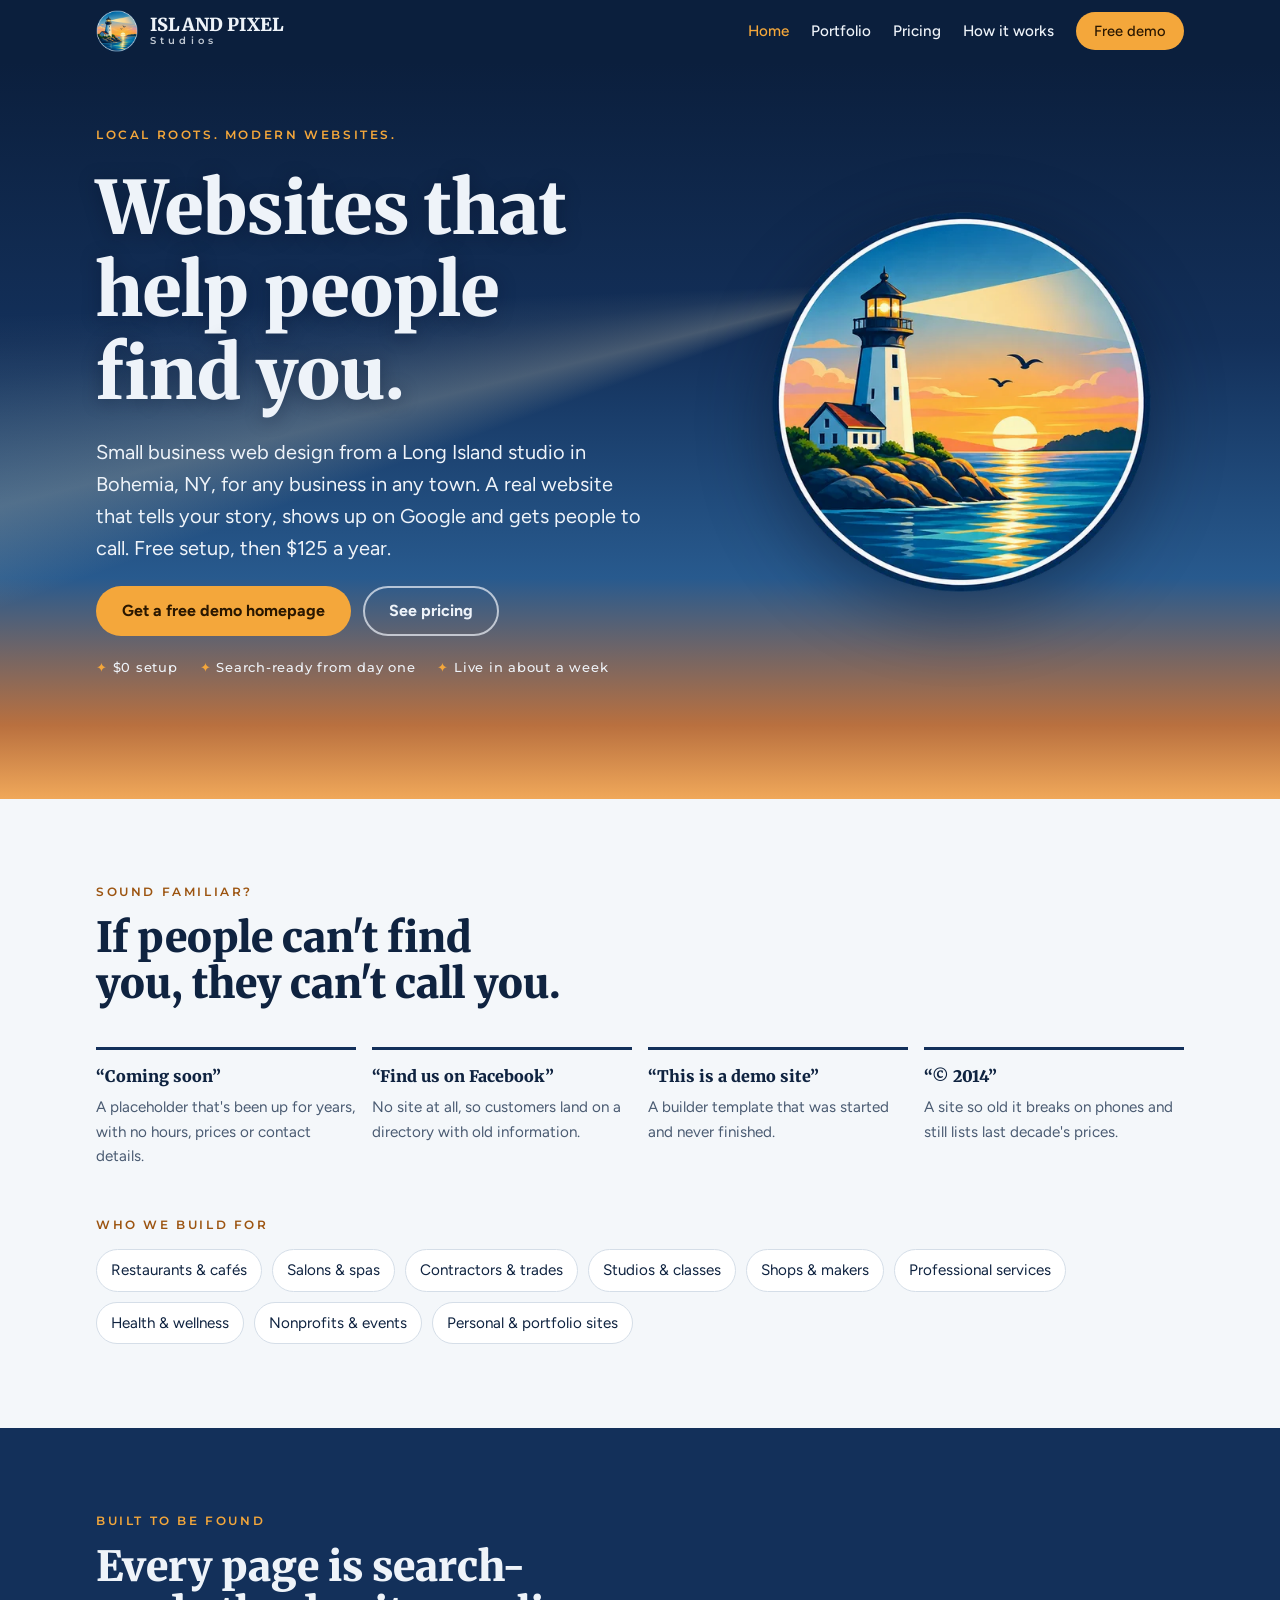
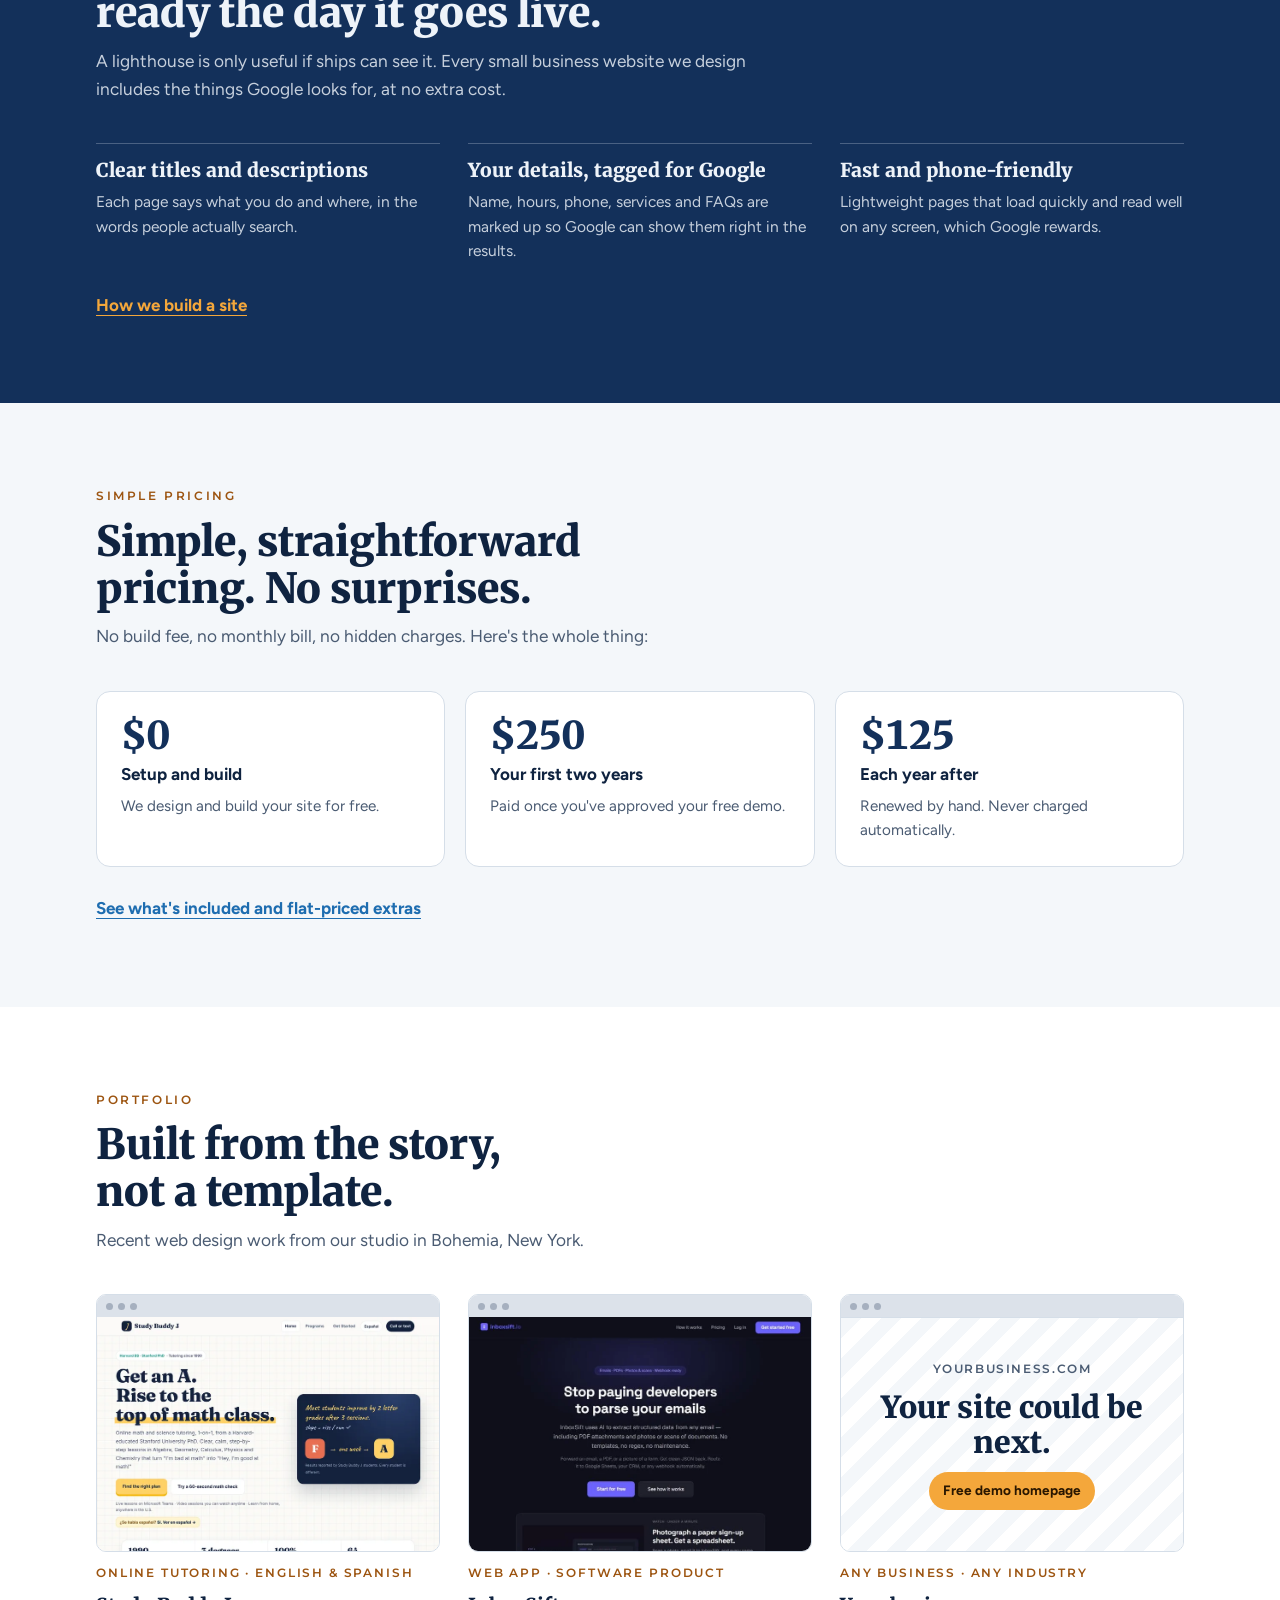
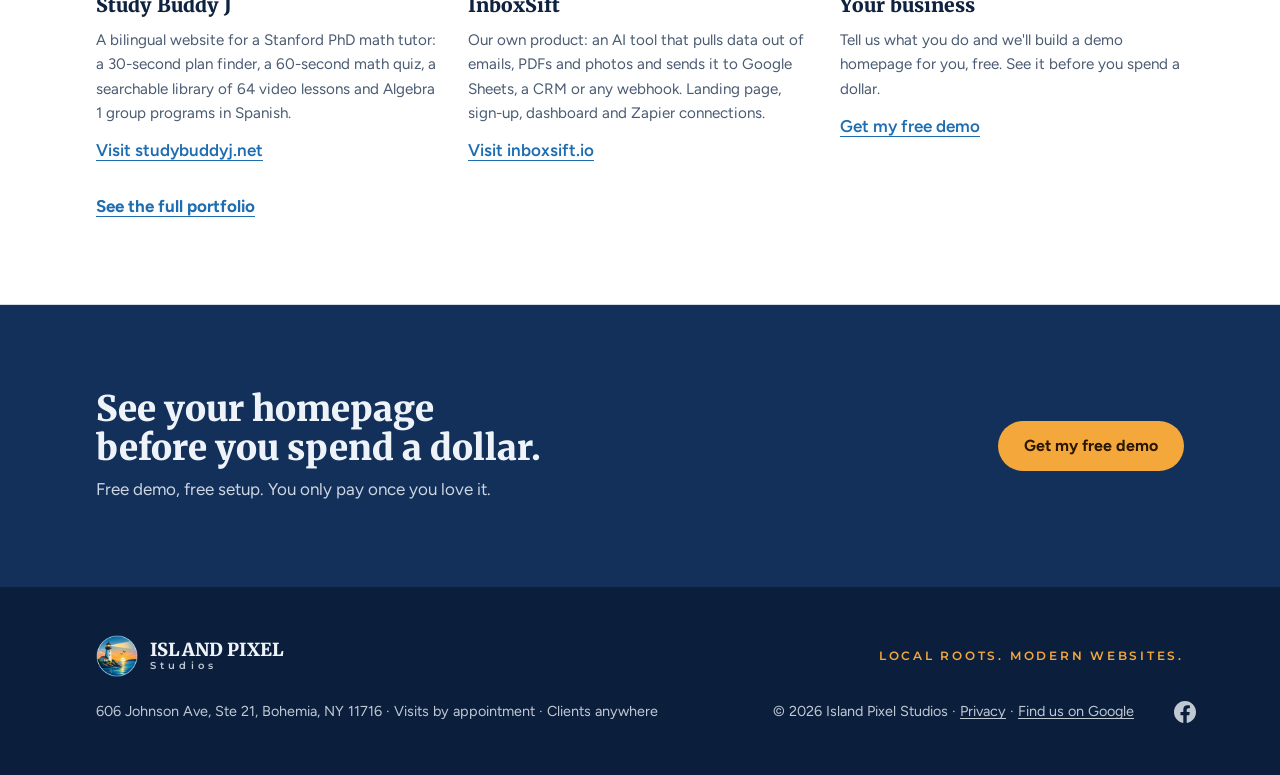
==== commit 36c82600: "Link Google Business Profile: footer link on every page + sameAs/hasMap in business schema Co-Author" ====
--- a/islandpixel/index.html
+++ b/islandpixel/index.html
@@ -66,8 +66,10 @@
         "addressCountry": "US"
       },
       "sameAs": [
-        "https://www.facebook.com/profile.php?id=61595608635562"
-      ]
+        "https://www.facebook.com/profile.php?id=61595608635562",
+        "https://maps.google.com/?cid=11151725685347902097"
+      ],
+      "hasMap": "https://maps.google.com/?cid=11151725685347902097"
     },
     {
       "@type": "WebSite",
@@ -257,7 +259,7 @@
     </a>
     <p class="tag">Local roots. Modern websites.</p>
     <p>606 Johnson Ave, Ste 21, Bohemia, NY 11716 · Visits by appointment · Clients anywhere</p>
-    <p>© <span id="year">2026</span> Island Pixel Studios · <a href="/privacy">Privacy</a><a class="social" href="https://www.facebook.com/profile.php?id=61595608635562" rel="me noopener" target="_blank" aria-label="Island Pixel Studios on Facebook" title="Facebook"><svg viewBox="0 0 24 24" width="22" height="22" aria-hidden="true" focusable="false"><path fill="currentColor" d="M24 12.07C24 5.41 18.63 0 12 0S0 5.4 0 12.07C0 18.1 4.39 23.1 10.13 24v-8.44H7.08v-3.49h3.05V9.41c0-3.02 1.79-4.69 4.53-4.69 1.31 0 2.68.24 2.68.24v2.97h-1.51c-1.49 0-1.96.93-1.96 1.89v2.25h3.33l-.53 3.49h-2.8V24C19.62 23.1 24 18.1 24 12.07z"/></svg></a></p>
+    <p>© <span id="year">2026</span> Island Pixel Studios · <a href="/privacy">Privacy</a> · <a href="https://maps.google.com/?cid=11151725685347902097" rel="noopener" target="_blank">Find us on Google</a><a class="social" href="https://www.facebook.com/profile.php?id=61595608635562" rel="me noopener" target="_blank" aria-label="Island Pixel Studios on Facebook" title="Facebook"><svg viewBox="0 0 24 24" width="22" height="22" aria-hidden="true" focusable="false"><path fill="currentColor" d="M24 12.07C24 5.41 18.63 0 12 0S0 5.4 0 12.07C0 18.1 4.39 23.1 10.13 24v-8.44H7.08v-3.49h3.05V9.41c0-3.02 1.79-4.69 4.53-4.69 1.31 0 2.68.24 2.68.24v2.97h-1.51c-1.49 0-1.96.93-1.96 1.89v2.25h3.33l-.53 3.49h-2.8V24C19.62 23.1 24 18.1 24 12.07z"/></svg></a></p>
   </div>
 </footer>
 <script src="js/site.js"></script>
